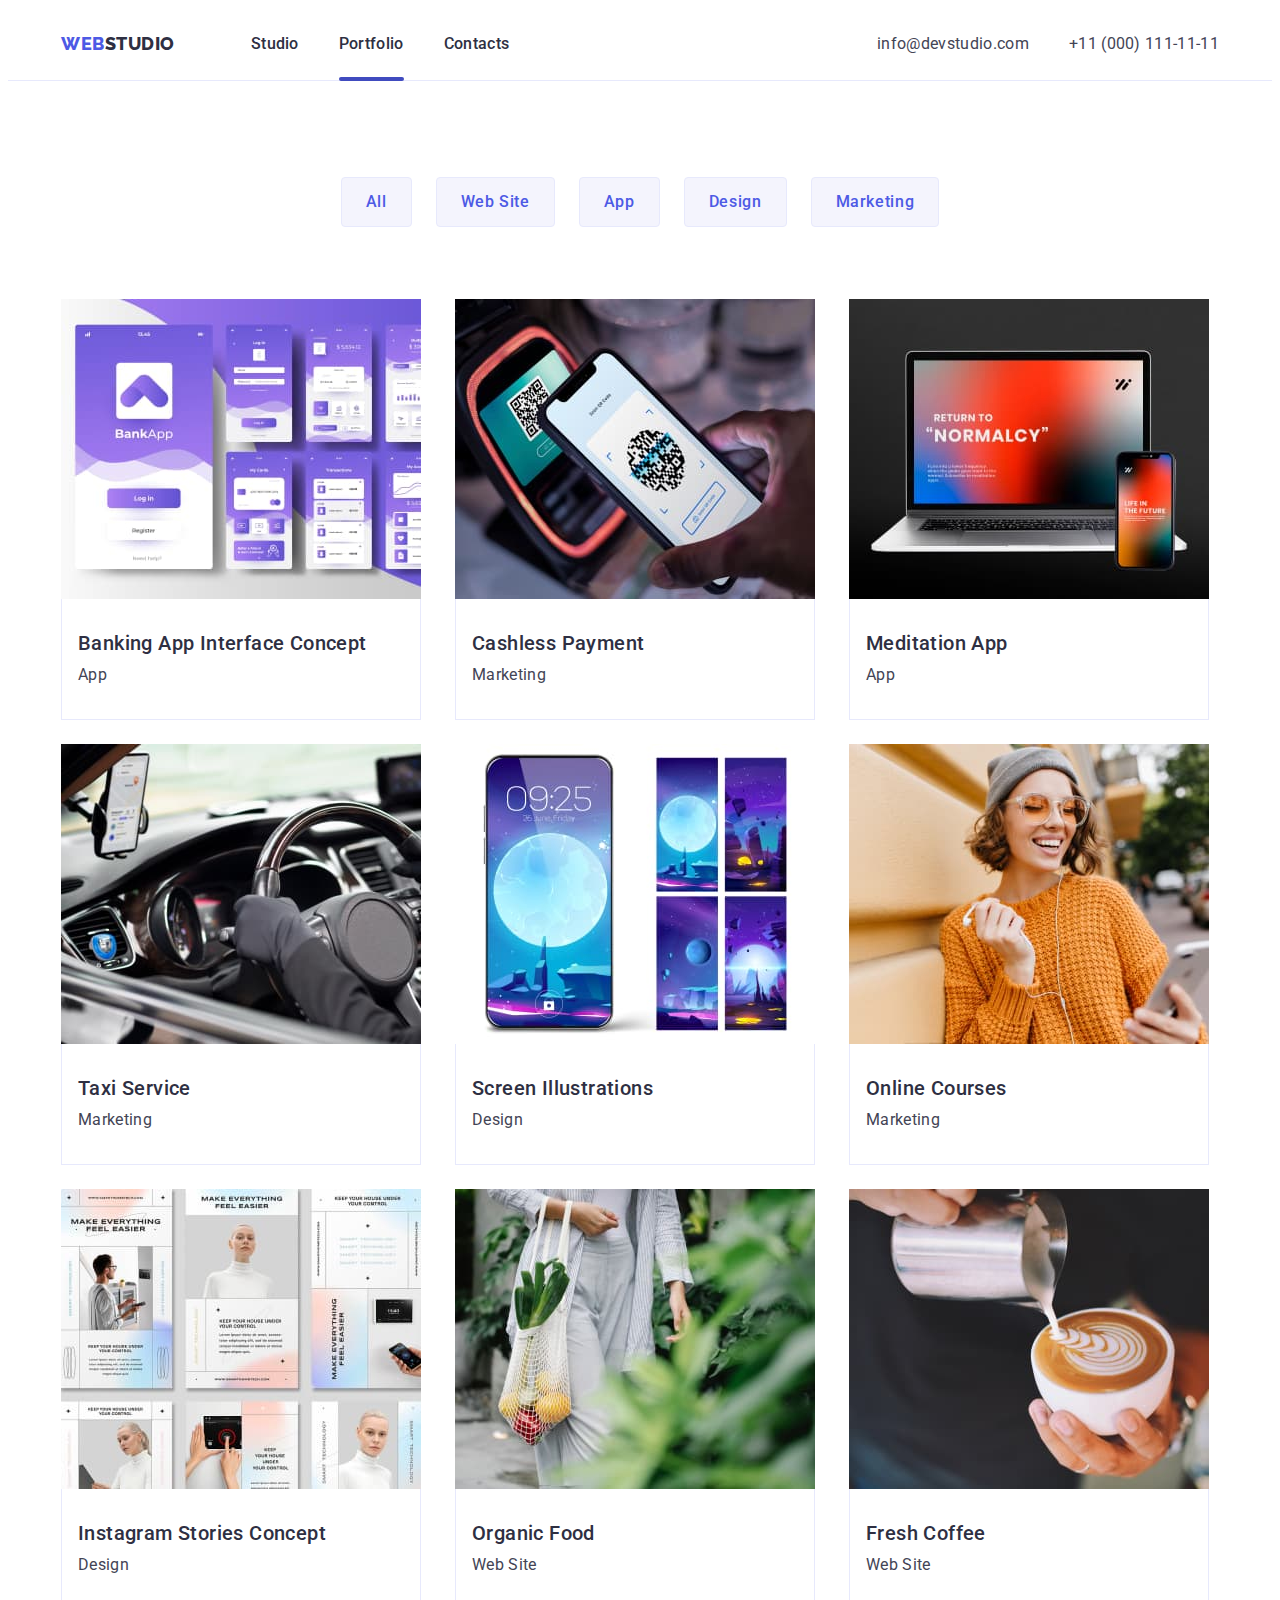
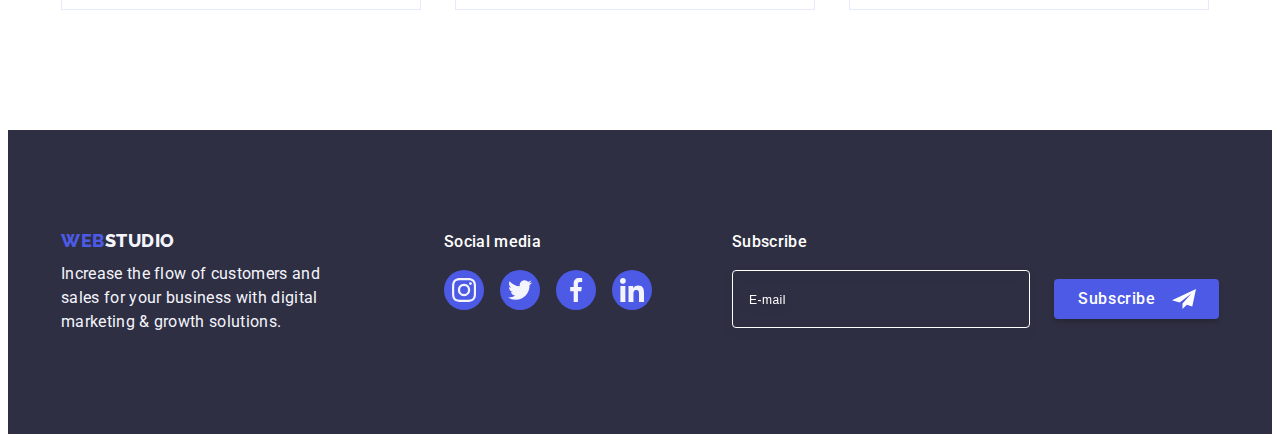
==== portfolio.html @ 3dc3dbaf "Initial commit" ====
<!DOCTYPE html>
<html lang="en">
  <head>
    <meta charset="UTF-8" />
    <meta http-equiv="X-UA-Compatible" content="IE=edge" />
    <meta name="viewport" content="width=device-width, initial-scale=1.0" />
    <title>Document</title>
    <link rel="preconnect" href="https://fonts.googleapis.com" />
    <link rel="preconnect" href="https://fonts.gstatic.com" crossorigin />
    <link rel="preconnect" href="https://fonts.googleapis.com" />
    <link rel="preconnect" href="https://fonts.gstatic.com" crossorigin />
    <link
      href="https://fonts.googleapis.com/css2?family=Raleway:wght@800&family=Roboto:wght@400;500;700&display=swap"
      rel="stylesheet"
    />
    <link
      rel="stylesheet"
      href="https://cdnjs.cloudflare.com/ajax/libs/modern-normalize/1.1.0/modern-normalize.min.css"
      integrity="sha512-wpPYUAdjBVSE4KJnH1VR1HeZfpl1ub8YT/NKx4PuQ5NmX2tKuGu6U/JRp5y+Y8XG2tV+wKQpNHVUX03MfMFn9Q=="
      crossorigin="anonymous"
      referrerpolicy="no-referrer"
    />
    <link rel="stylesheet" href="./css/styles.css" />
  </head>
  <body>
    <!-- HEADER -->
    <header class="header">
      <div class="container">
        <nav class="navigation">
          <a class="logo link" href="./index.html">
            Web <span class="header-logo">Studio</span></a
          >
          <ul class="header-list list">
            <li class="header-list-item">
              <a class="header-list-link link" href="./index.html">Studio</a>
            </li>
            <li class="header-list-item">
              <a
                class="header-list-link link active-page"
                href="./portfolio.html"
                >Portfolio</a
              >
            </li>
            <li class="header-list-item">
              <a class="header-list-link link" href="">Contacts</a>
            </li>
          </ul>
        </nav>
        <address class="header-address">
          <ul class="address-list list">
            <li class="address-item">
              <a class="address-link link" href="mailto:info@devstudio.com"
                >info@devstudio.com</a
              >
            </li>
            <li class="address-item">
              <a class="address-link link" href="tel:+110001111111"
                >+11 (000) 111-11-11</a
              >
            </li>
          </ul>
        </address>
      </div>
    </header>
    <main>
      <!-- HERO -->
      <section class="portfolio-hero">
        <div class="container">
          <h1 hidden class="main-portfolio-title">Our work</h1>
          <ul class="portfolio-hero-list list portfolio-hero-wrapper">
            <li class="list-item-btn">
              <button type="button" class="hero-portfolio-btn">All</button>
            </li>

            <li class="list-item-btn">
              <button type="button" class="hero-portfolio-btn">Web Site</button>
            </li>

            <li class="list-item-btn">
              <button type="button" class="hero-portfolio-btn">App</button>
            </li>

            <li class="list-item-btn">
              <button type="button" class="hero-portfolio-btn">Design</button>
            </li>

            <li class="list-item-btn">
              <button type="button" class="hero-portfolio-btn">
                Marketing
              </button>
            </li>
          </ul>

          <ul class="portfolio-list list portfolio-list-wrapper">
            <li class="portfolio-list-item">
              <a class="portfolio-list-link link" href="">
                <div class="portfolio-img">
                  <img
                    src="./images/portfolio/banking-app-interface-concept.jpg"
                    alt="Banking App Interface Concept"
                    width="360"
                    height="300"
                  />
                  <p class="portfolio-cover-text">
                    14 Stylish and User-Friendly App Design Concepts · Task
                    Manager App · Calorie Tracker App · Exotic Fruit Ecommerce
                    App · Cloud Storage App
                  </p>
                </div>
                <div class="img-description">
                  <h2 class="portfolio-title">Banking App Interface Concept</h2>
                  <p class="portfolio-description">App</p>
                </div>
              </a>
            </li>

            <li class="portfolio-list-item">
              <a class="portfolio-list-link link" href="">
                <div class="portfolio-img">
                  <img
                    src="./images/portfolio/cashless-payment.jpg"
                    alt="Cashless Payment"
                    width="360"
                    height="300"
                  />
                  <p class="portfolio-cover-text">
                    14 Stylish and User-Friendly App Design Concepts · Task
                    Manager App · Calorie Tracker App · Exotic Fruit Ecommerce
                    App · Cloud Storage App
                  </p>
                </div>
                <div class="img-description">
                  <h2 class="portfolio-title">Cashless Payment</h2>
                  <p class="portfolio-description">Marketing</p>
                </div></a
              >
            </li>

            <li class="portfolio-list-item">
              <a class="portfolio-list-link link" href="">
                <div class="portfolio-img">
                  <img
                    src="./images/portfolio/meditaion-app.jpg"
                    alt="Meditation App"
                    width="360"
                    height="300"
                  />
                  <p class="portfolio-cover-text">
                    14 Stylish and User-Friendly App Design Concepts · Task
                    Manager App · Calorie Tracker App · Exotic Fruit Ecommerce
                    App · Cloud Storage App
                  </p>
                </div>
                <div class="img-description">
                  <h2 class="portfolio-title">Meditation App</h2>
                  <p class="portfolio-description">App</p>
                </div></a
              >
            </li>

            <li class="portfolio-list-item">
              <a class="portfolio-list-link link" href="">
                <div class="portfolio-img">
                  <img
                    src="./images/portfolio/taxi-service.jpg"
                    alt="Taxi Service"
                    width="360"
                    height="300"
                  />
                  <p class="portfolio-cover-text">
                    14 Stylish and User-Friendly App Design Concepts · Task
                    Manager App · Calorie Tracker App · Exotic Fruit Ecommerce
                    App · Cloud Storage App
                  </p>
                </div>
                <div class="img-description">
                  <h2 class="portfolio-title">Taxi Service</h2>
                  <p class="portfolio-description">Marketing</p>
                </div></a
              >
            </li>

            <li class="portfolio-list-item">
              <a class="portfolio-list-link link" href="">
                <div class="portfolio-img">
                  <img
                    src="./images/portfolio/screen-illustrations.jpg"
                    alt="Screen Illustrations"
                    width="360"
                    height="300"
                  />
                  <p class="portfolio-cover-text">
                    14 Stylish and User-Friendly App Design Concepts · Task
                    Manager App · Calorie Tracker App · Exotic Fruit Ecommerce
                    App · Cloud Storage App
                  </p>
                </div>
                <div class="img-description">
                  <h2 class="portfolio-title">Screen Illustrations</h2>
                  <p class="portfolio-description">Design</p>
                </div></a
              >
            </li>

            <li class="portfolio-list-item">
              <a class="portfolio-list-link link" href="">
                <div class="portfolio-img">
                  <img
                    src="./images/portfolio/online-courses.jpg"
                    alt="Online Courses"
                    width="360"
                    height="300"
                  />
                  <p class="portfolio-cover-text">
                    14 Stylish and User-Friendly App Design Concepts · Task
                    Manager App · Calorie Tracker App · Exotic Fruit Ecommerce
                    App · Cloud Storage App
                  </p>
                </div>
                <div class="img-description">
                  <h2 class="portfolio-title">Online Courses</h2>
                  <p class="portfolio-description">Marketing</p>
                </div></a
              >
            </li>

            <li class="portfolio-list-item">
              <a class="portfolio-list-link link" href="">
                <div class="portfolio-img">
                  <img
                    src="./images/portfolio/instagram-stories-concept.jpg"
                    alt="Instagram Stories Concept"
                    width="360"
                    height="300"
                  />
                  <p class="portfolio-cover-text">
                    14 Stylish and User-Friendly App Design Concepts · Task
                    Manager App · Calorie Tracker App · Exotic Fruit Ecommerce
                    App · Cloud Storage App
                  </p>
                </div>
                <div class="img-description">
                  <h2 class="portfolio-title">Instagram Stories Concept</h2>
                  <p class="portfolio-description">Design</p>
                </div></a
              >
            </li>

            <li class="portfolio-list-item">
              <a class="portfolio-list-link link" href="">
                <div class="portfolio-img">
                  <img
                    src="./images/portfolio/organic-food.jpg"
                    alt="Organic Food"
                    width="360"
                    height="300"
                  />
                  <p class="portfolio-cover-text">
                    14 Stylish and User-Friendly App Design Concepts · Task
                    Manager App · Calorie Tracker App · Exotic Fruit Ecommerce
                    App · Cloud Storage App
                  </p>
                </div>
                <div class="img-description">
                  <h2 class="portfolio-title">Organic Food</h2>
                  <p class="portfolio-description">Web Site</p>
                </div></a
              >
            </li>

            <li class="portfolio-list-item">
              <a class="portfolio-list-link link" href="">
                <div class="portfolio-img">
                  <img
                    src="./images/portfolio/fresh-coffee.jpg"
                    alt="Cup of coffee"
                    width="360"
                    height="300"
                  />
                  <p class="portfolio-cover-text">
                    14 Stylish and User-Friendly App Design Concepts · Task
                    Manager App · Calorie Tracker App · Exotic Fruit Ecommerce
                    App · Cloud Storage App
                  </p>
                </div>
                <div class="img-description">
                  <h2 class="portfolio-title">Fresh Coffee</h2>
                  <p class="portfolio-description">Web Site</p>
                </div></a
              >
            </li>
          </ul>
        </div>
      </section>
    </main>
    <!-- FOOTER -->
    <footer class="footer">
      <div class="container footer-wrapper">
        <div class="logo-footer-desc">
          <a class="logo link" href="./index.html">
            Web <span class="footer-logo">Studio</span></a
          >
          <p class="footer-text">
            Increase the flow of customers and sales for your business with
            digital marketing & growth solutions.
          </p>
        </div>
        <div class="footer-soc-media">
          <p class="footer-subtitle">Social media</p>
          <ul class="footer-media-list list">
            <li class="footer-media-item">
              <a href="" class="footer-media-link link">
                <svg class="footer-media-icon" width="24" height="24">
                  <use href="./images/icons.svg#icon-instagram"></use>
                </svg>
              </a>
            </li>
            <li class="footer-media-item">
              <a href="" class="footer-media-link link">
                <svg class="footer-media-icon" width="24" height="24">
                  <use href="./images/icons.svg#icon-twitter"></use></svg
              ></a>
            </li>
            <li class="footer-media-item">
              <a href="" class="footer-media-link link">
                <svg class="footer-media-icon" width="24" height="24">
                  <use href="./images/icons.svg#icon-facebook"></use></svg
              ></a>
            </li>
            <li class="footer-media-item">
              <a href="" class="footer-media-link link">
                <svg class="footer-media-icon" width="24" height="24">
                  <use href="./images/icons.svg#icon-linkedin"></use></svg
              ></a>
            </li>
          </ul>
        </div>
        <div class="subscribe">
          <p class="subscribe-subtitle">Subscribe</p>
          <form class="subscribe-form">
            <input
              id="subscribe-input"
              type="email"
              name="subscribe-email"
              class="subscribe-input"
              placeholder="E-mail"
              title="Input your email"
            />
            <label
              for="subscribe-input"
              aria-label="Subscribe to email"
            ></label>
            <button type="submit" class="subscribe-btn btn">
              Subscribe
              <span>
                <svg class="icon-subscribe-btn" width="24" height="24">
                  <use href="./images/icons.svg#icon-plane"></use>
                </svg>
              </span>
            </button>
          </form>
        </div>
      </div>
        </div>
     </footer>
  </body>
</html>
---- css/styles.css ----
:root {
  --title-text: #2e2f42;
  --subtitle: #434455;
  --primary-brand-pgup: #2e2f42;
  --primary-brand-pgdn: #f4f4fd;
  --background-body: #ffffff;
  --background-hero: #2e2f42;
  --background-hero-gradient: linear-gradient(
    rgba(46, 47, 66, 0.7),
    rgba(46, 47, 66, 0.7)
  );
  --team-img-gap: 24px;
  --portfolio-img-gap: 24px;
  --portfolio-card-border: #e7e9fc;
  --footer-subtitle-color: #ffffff;
  --footer-text-color: #f4f4fd;
  --background-footer: #2e2f42;
  --portfolio-btn-text: #4d5ae5;
  --portfolio-background-btn: #f4f4fd;
  --portfolio-btn-text-hover: #ffffff;
  --portfolio-btn-background-hover: #404bbf;
  --transition-hover-focus: 250ms cubic-bezier(0.4, 0, 0.2, 1);
  --modal-close-black: #2e2f42;
  --modal-close-white: #ffffff;
  --modal-btn-bckg: #e7e9fc;
  --modal-btn-bckg-hover: #404bbf;
}
.list {
  list-style: none;
}
.link {
  text-decoration: none;
}
.no-scroll {
  overflow: hidden;
}

.visually-hidden {
  position: absolute;
  width: 1px;
  height: 1px;
  margin: -1px;
  border: 0;
  padding: 0;
  white-space: nowrap;
  clip-path: inset(100%);
  clip: rect(0 0 0 0);
  overflow: hidden;
}

body {
  font-family: "Roboto", sans-serif;
  color: var(--subtitle);
  background-color: var(--background-body);
}
.container {
  width: 1158px;
  padding: 0 15px;
  margin: 0 auto;
}
h1,
h2,
h3,
h4,
p {
  margin: 0;
}
ul,
ol {
  margin: 0;
  padding-left: 0;
}
img {
  display: block;
  max-width: 100%;
}

.btn {
  font-family: inherit;
  font-weight: 500;
  font-size: 16px;
  line-height: 1.5;
  letter-spacing: 0.04em;
  color: #ffffff;
  border: none;
  cursor: pointer;
  margin: 0 auto;
  color: #ffffff;
  background: #4d5ae5;
  display: block;
  box-shadow: 0px 4px 4px rgba(0, 0, 0, 0.15);
  border-radius: 4px;
  transition: background-color var(--transition-hover-focus);
}
/*===========================COMPONENTS================== */
.logo {
  font-family: "Raleway", sans-serif;
  font-weight: 800;
  font-size: 18px;
  line-height: 1.17;
  display: flex;
  align-items: center;
  letter-spacing: 0.03em;
  text-transform: uppercase;
  color: #4d5ae5;
}
.footer-logo {
  color: var(--primary-brand-pgdn);
}
.header-logo {
  color: var(--primary-brand-pgup);
  margin-right: 76px;
}
.button {
  font-family: inherit;
  font-weight: 500;
  font-size: 16px;
  line-height: 1.5;
  letter-spacing: 0.04em;
  color: #ffffff;
  border: none;
  cursor: pointer;
  background: #4d5ae5;
  display: block;
  box-shadow: 0px 4px 4px rgba(0, 0, 0, 0.15);
  border-radius: 4px;
  padding: 16px 32px;
  margin: 0 auto;
  transition: background-color var(--transition-hover-focus);
}
.button:is(:hover, :focus) {
  background-color: #404bbf;
}
.section {
  padding-top: 120px;
  padding-bottom: 120px;
}
.section-title {
  font-size: 36px;
  line-height: 1.11;
  text-align: center;
  letter-spacing: 0.02em;
  text-transform: capitalize;
  margin-bottom: 72px;
}
/*======================= HEADER ======================*/
.header {
  padding-top: 24px;
  padding-bottom: 24px;
  border-bottom: 1px solid #e7e9fc;
}
.header .container {
  display: flex;
  align-items: center;
}
.navigation {
  display: flex;
}
.header-list {
  display: flex;
  gap: 40px;
}
.header-list-item {
  position: relative;
}
.active-page::after {
  content: "";
  display: block;
  width: 100%;
  height: 4px;
  background-color: #404bbf;
  border-radius: 2px;
  position: absolute;
  top: 45px;
}
.header-list-link {
  font-weight: 500;
  font-size: 16px;
  line-height: 1.5;
  letter-spacing: 0.02em;
  color: var(--title-text);
  transition: color var(--transition-hover-focus);
}
.header-list-link:is(:hover, :focus) {
  color: #404bbf;
}
.header-address {
  font-style: normal;
  display: flex;
  margin-left: auto;
}
.address-list {
  display: flex;
  gap: 40px;
}
.address-link {
  font-size: 16px;
  line-height: 1.5;
  letter-spacing: 0.02em;
  color: #434455;
  transition: color var(--transition-hover-focus);
}
.address-link:is(:hover, :focus) {
  color: #404bbf;
}
/*=============================== HERO ====================*/
.hero {
  height: 600px;
  max-width: 1400px;
  margin: 0 auto;
  background-color: var(--background-hero);
  background-image: var(--background-hero-gradient),
    url(../images/hero-bg-img.jpg);
  background-repeat: no-repeat;
  background-position: center;
  background-size: cover;
  padding-top: 188px;
  padding-bottom: 188px;
}

.main-title {
  font-size: 56px;
  line-height: 1.07;
  text-align: center;
  color: #ffffff;
  letter-spacing: 0.02em;
  max-width: 496px;
  margin-left: auto;
  margin-right: auto;
  margin-bottom: 48px;
}

/* =====================PRINCIPLES OF WORKS ===================== */
.principles-wrapper {
  display: flex;
  gap: 24px;
}
.principles-item {
  min-width: 264px;
}

.principles-icon-list {
  display: flex;
  gap: 24px;
}

.principles-icon-items {
  display: flex;
  justify-content: center;
  align-items: center;
  min-width: 264px;
  height: 112px;
  background-color: #f4f4fd;
  border-radius: 4px;
}

.principles-title {
  min-width: 264px;
  font-weight: 500;
  font-size: 20px;
  line-height: 1.2;
  letter-spacing: 0.02em;
  color: var(--title-text);
  margin: 8px 0;
}
.principles-description {
  font-size: 16px;
  line-height: 1.5;
  letter-spacing: 0.02em;
  color: var(--subtitle);
}
/*========================= WORK================= */
.work {
  padding-top: 0;
}
.work-wrapper {
  display: flex;
  flex-wrap: wrap;
  margin-top: -24px;
  margin-left: -24px;
}
.work-list-item {
  flex-basis: calc(100% / 3 - 24px);
  margin-top: 24px;
  margin-left: 24px;
}
.work-title {
  color: var(--title-text);
}
/* ==========================TEAM============================ */
.team {
  background-color: #f4f4fd;
}
.team-wrapper {
  display: flex;
  flex-wrap: wrap;
  margin-top: calc(-1 * var(--team-img-gap));
  margin-left: calc(-1 * var(--team-img-gap));
}
.team-list-item {
  background-color: #ffffff;
  flex-basis: calc(100% / 4 - var(--team-img-gap));
  margin-top: var(--team-img-gap);
  margin-left: var(--team-img-gap);
  border-radius: 10px;
  overflow: hidden;
  box-shadow: 0px 1px 6px rgba(46, 47, 66, 0.08),
    0px 1px 1px rgba(46, 47, 66, 0.16), 0px 2px 1px rgba(46, 47, 66, 0.08);
}
.team-main-title {
  color: var(--title-text);
}
.team-title {
  font-weight: 500;
  font-size: 20px;
  line-height: 1.2;
  text-align: center;
  letter-spacing: 0.02em;
  color: var(--title-text);
}
.team-position {
  font-size: 16px;
  line-height: 1.5;
  text-align: center;
  letter-spacing: 0.02em;
  color: var(--subtitle);
  margin-top: 8px;
  margin-bottom: 8px;
}
.img-content {
  padding: 32px 16px;
}
.soc-media-list {
  display: flex;
  justify-content: center;
  gap: 24px;
}
.soc-media-item {
  width: 40px;
  height: 40px;
}
.soc-media-link {
  width: 100%;
  height: 100%;
  border-radius: 50%;
  background-color: #4d5ae5;
  display: flex;
  justify-content: center;
  align-items: center;
  transition: background-color var(--transition-hover-focus);
}

.soc-media-link:hover {
  background-color: #404bbf;
}
/*====================CUSTOMERS==================== */
.customers-title {
  color: var(--title-text);
}
.customers-list {
  display: flex;
  justify-content: space-between;
  gap: 24px;
}
.customers-link {
  display: flex;
  justify-content: center;
  align-items: center;
  border: 1px solid #8e8f99;
  border-radius: 4px;
  min-width: 168px;
  height: 88px;
  color: #8e8f99;
  transition: color var(--transition-hover-focus),
    border var(--transition-hover-focus);
}
.customers-link:is(:hover, :focus) {
  border: 1px solid #404bbf;
  color: #404bbf;
}
.customer-logo-icon {
  fill: currentColor;
}
/* ======================FOOTER=========================== */
.footer {
  background-color: var(--background-footer);
  padding-top: 100px;
  padding-bottom: 100px;
}
.footer-wrapper {
  display: flex;
  flex-direction: row;
}
.footer-subtitle {
  font-weight: 500;
  font-size: 16px;
  line-height: 1.5;
  text-align: center;
  letter-spacing: 0.02em;
  color: var(--footer-subtitle-color);
  max-width: 208px;
  margin-bottom: 16px;
}
.logo-footer-desc {
  display: flex;
  flex-direction: column;
  min-width: 264px;
}
.footer-text {
  font-size: 16px;
  line-height: 1.5;
  letter-spacing: 0.02em;
  color: var(--footer-text-color);
  min-width: 264px;
  margin-top: 11px;
}
.footer-soc-media {
  display: flex;
  flex-direction: column;
  min-width: 208px;
  align-items: start;
  margin-left: 118px;
}
.footer-media-list {
  display: flex;
  justify-content: center;
  gap: 16px;
}
.footer-media-item {
  width: 40px;
  height: 40px;
}
.footer-media-link {
  width: 100%;
  height: 100%;
  border-radius: 50%;
  background-color: #4d5ae5;
  display: flex;
  justify-content: center;
  align-items: center;
  transition: background-color var(--transition-hover-focus);
}
.footer-media-link:hover {
  background-color: #31d0aa;
}

.subscribe {
  margin-left: 80px;
}
.subscribe-subtitle {
  font-weight: 500;
  font-size: 16px;
  line-height: 1.5;
  letter-spacing: 0.02em;
  color: #ffffff;
}

.subscribe-form {
  display: flex;
  align-items: center;
  margin-top: 16px;
  position: relative;
}

.subscribe-input {
  min-width: 264px;
  height: 40px;
  border: 1px solid #ffffff;
  filter: drop-shadow(0px 4px 4px rgba(0, 0, 0, 0.15));
  border-radius: 4px;
  background: transparent;
  outline: none;
  padding: 8px 16px;
  margin-right: 24px;
  color: #ffffff;
}

.subscribe-input::placeholder {
  font-size: 12px;
  line-height: 2;
  /* display: flex;
  align-items: center; */
  letter-spacing: 0.04em;
  color: #ffffff;
}

.subscribe-btn {
  min-width: 165px;
  height: 40px;
  display: flex;
  align-items: center;
  text-align: center;
  padding: 8px 24px;
  transition: background-color var(--transition-hover-focus);
}

.subscribe-btn:is(:hover, :focus) {
  background-color: #404bbf;
}
.subscribe-btn span {
  fill: #ffffff;
  margin-left: 16px;
}

.icon-subscribe-btn {
  position: absolute;
  right: auto;
  bottom: 50%;
  transform: translateY(50%);
}

/*=========================== PORTFOLIO================================= */
.portfolio-hero {
  padding-top: 96px;
  padding-bottom: 120px;
}
.portfolio-hero-wrapper {
  display: flex;
  justify-content: center;
  margin-bottom: 72px;
  gap: 24px;
}
.hero-portfolio-btn {
  font-family: inherit;
  width: 100%;
  height: 100%;
  font-weight: 500;
  font-size: 16px;
  line-height: 1.5;
  display: flex;
  flex-direction: row;
  justify-content: center;
  align-items: center;
  padding: 12px 24px;
  letter-spacing: 0.04em;
  color: var(--portfolio-btn-text);
  background-color: var(--portfolio-background-btn);
  border: 1px solid #e7e9fc;
  border-radius: 4px;
  transition: color var(--transition-hover-focus),
    background-color var(--transition-hover-focus),
    box-shadow var(--transition-hover-focus);
}
.hero-portfolio-btn:is(:hover, :focus) {
  color: var(--portfolio-btn-text-hover);
  background-color: var(--portfolio-btn-background-hover);
  box-shadow: 0px 3px 1px rgba(0, 0, 0, 0.1), 0px 2px 1px rgba(0, 0, 0, 0.08),
    0px 2px 2px rgba(0, 0, 0, 0.12);
}
.portfolio-list-wrapper {
  display: flex;
  flex-wrap: wrap;
  margin-top: calc(-1 * var(--portfolio-img-gap));
  margin-left: calc(-1 * var(--portfolio-img-gap));
}
.portfolio-list-item {
  display: flex;
  flex-basis: calc(100% / 3 - var(--portfolio-img-gap));
  margin-top: var(--portfolio-img-gap);
  margin-left: var(--portfolio-img-gap);
}
.portfolio-list-link {
  transition: box-shadow var(--transition-hover-focus);
}
.portfolio-list-link:is(:hover, :focus) {
  box-shadow: 0px 1px 6px rgba(46, 47, 66, 0.08),
    0px 1px 1px rgba(46, 47, 66, 0.16), 0px 2px 1px rgba(46, 47, 66, 0.08);
}
.portfolio-list-link:is(:hover, :focus) .portfolio-cover-text {
  transform: translate(0);
}
.portfolio-title {
  font-weight: 500;
  font-size: 20px;
  line-height: 1.2;
  letter-spacing: 0.02em;
  color: var(--title-text);
}
.portfolio-description {
  font-size: 16px;
  line-height: 1.5;
  letter-spacing: 0.02em;
  color: var(--subtitle);

  margin-top: 8px;
}
.img-description {
  padding-top: 32px;
  padding-bottom: 32px;
  padding-left: 16px;
  border: 1px solid var(--portfolio-card-border);
  border-top: none;
}
.portfolio-img {
  position: relative;
  overflow: hidden;
}
.portfolio-cover-text {
  position: absolute;
  font-size: 16px;
  line-height: 1.5;
  letter-spacing: 0.02em;
  color: #f4f4fd;
  background-color: #4d5ae5;
  padding-top: 40px;
  padding-right: 32px;
  padding-left: 32px;
  height: 100%;
  top: 0;
  transform: translateY(100%);
  transition: transform var(--transition-hover-focus);
}
/*==========================MODAL-BUTTON=========================*/
.backdrop {
  position: fixed;
  top: 0;
  width: 100%;
  height: 100%;
  background-color: rgba(46, 47, 66, 0.4);
  transition: opacity var(--transition-hover-focus),
    visibility var(--transition-hover-focus);
}
.modal {
  position: absolute;
  width: 408px;
  min-height: 576px;
  background: #fcfcfc;
  box-shadow: 0px 1px 1px rgba(0, 0, 0, 0.14), 0px 1px 3px rgba(0, 0, 0, 0.12),
    0px 2px 1px rgba(0, 0, 0, 0.2);
  border-radius: 4px;
  top: 50%;
  left: 50%;
  transform: translate(-50%, -50%) scale(1) rotate(0deg);
  transition: transform var(--transition-hover-focus);
  padding: 24px;
}
.backdrop.is-hidden .modal {
  transform: translate(-50%, -50%) scale(0) rotate(180deg);
}
.modal-close-btn {
  width: 24px;
  height: 24px;
  background-color: var(--modal-btn-bckg);
  border: 1px solid rgba(0, 0, 0, 0.1);
  border-radius: 50%;
  display: flex;
  justify-content: center;
  align-items: center;
  margin-left: auto;
  transition: background-color var(--transition-hover-focus);
}
.modal-close-btn:is(:hover, :focus) {
  background-color: var(--modal-btn-bckg-hover);
}
.icon-close-btn {
  fill: var(--modal-close-black);
  transition: fill var(--transition-hover-focus);
}
.modal-close-btn:is(:hover, :focus) .icon-close-btn {
  fill: var(--modal-close-white);
}
.is-hidden {
  opacity: 0;
  visibility: hidden;
  pointer-events: none;
}
.modal-title {
  font-weight: 500;
  font-size: 16px;
  line-height: 1.5;
  text-align: center;
  letter-spacing: 0.02em;
  color: #2e2f42;
  margin-top: 24px;
  margin-bottom: 16px;
}
.modal-input {
  width: 100%;
  height: 40px;
  border: 1px solid rgba(46, 47, 66, 0.4);
  border-radius: 4px;
  padding-left: 38px;
  outline: none;
  /* margin-bottom: 8px; */
}

.modal-input:focus {
  border: 1px solid #4d5ae5;
}

.modal-input:focus + .input-icon {
  fill: #4d5ae5;
}

/* .modal-input:not(:placeholder-shown):not(:focus):valid {
  border: 2px solid rgba(54, 211, 6, 0.4);
  border-radius: 4px;
  background-color: rgba(54, 211, 6, 0.4);
}

.modal-input:not(:placeholder-shown):not(:focus):invalid {
  border: 2px solid rgba(247, 9, 9, 0.4);
  border-radius: 4px;
  background-color: rgba(247, 9, 9, 0.4);
} */

.input-text {
  display: inline-block;
  font-size: 12px;
  line-height: 1.17;
  letter-spacing: 0.04em;
  color: #8e8f99;
  margin-bottom: 4px;
}
.input-wrap {
  position: relative;
}
.input-icon {
  position: absolute;
  left: 16px;
  top: 50%;
  transform: translateY(-50%);
}

.textarea {
  width: 100%;
  height: 120px;
  border: 1px solid rgba(46, 47, 66, 0.4);
  border-radius: 4px;
  padding-top: 8px;
  padding-left: 16px;
  outline: transparent;
  resize: none;
}

.textarea::placeholder {
  font-size: 12px;
  line-height: 1.17;
  letter-spacing: 0.04em;
  color: rgba(46, 47, 66, 0.4);
}

.modal-btn-title {
  min-width: 169px;
  height: 57px;
  margin-top: 24px;
}

.checkbox-text {
  font-size: 12px;
  line-height: 1.17px;
  letter-spacing: 0.04em;
  color: #8e8f99;
  display: flex;
  align-items: center;
  margin-top: 16px;
}

/* .checkbox-text-link {
  margin-left: 4px;
} */

.checkbox-text span {
  width: 16px;
  height: 16px;
  letter-spacing: 0.04em;
  border: 1px solid rgba(46, 47, 66, 0.4);
  border-radius: 2px;
  margin-right: 8px;
  display: flex;
  justify-content: center;
  align-items: center;
  fill: transparent;
}

.input-check:checked + .checkbox-text span {
  background: #404bbf;
  fill: #f4f4fd;
}

/* .checkbox-text::before {
  content: "";
  width: 16px;
  height: 16px;
  border: 1px solid rgba(46, 47, 66, 0.4);
  border-radius: 2px;
  margin-right: 8px;
  } */

/* .input-check:checked + .checkbox-text::before {
  background: #404bbf;
  background-image: url(/images/Vector.svg);
  background-position: center;
  background-repeat: no-repeat;
} */
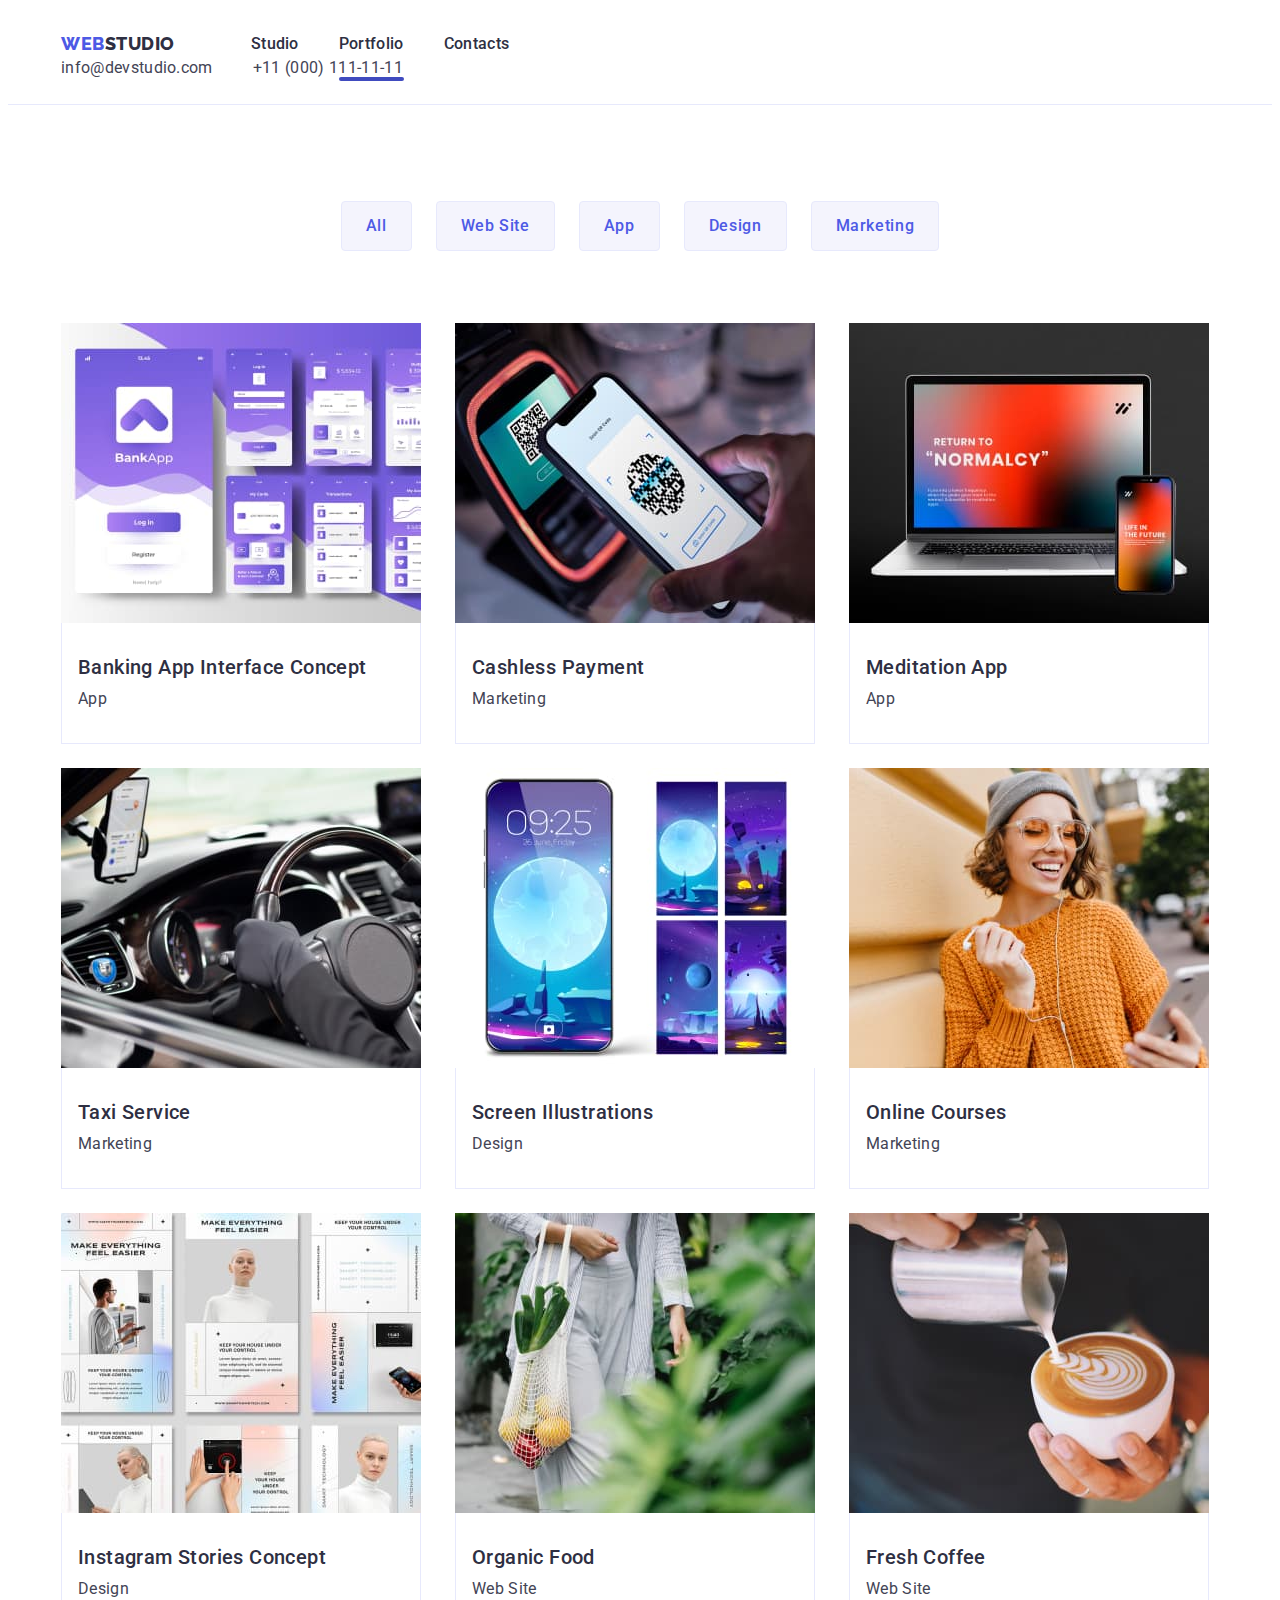
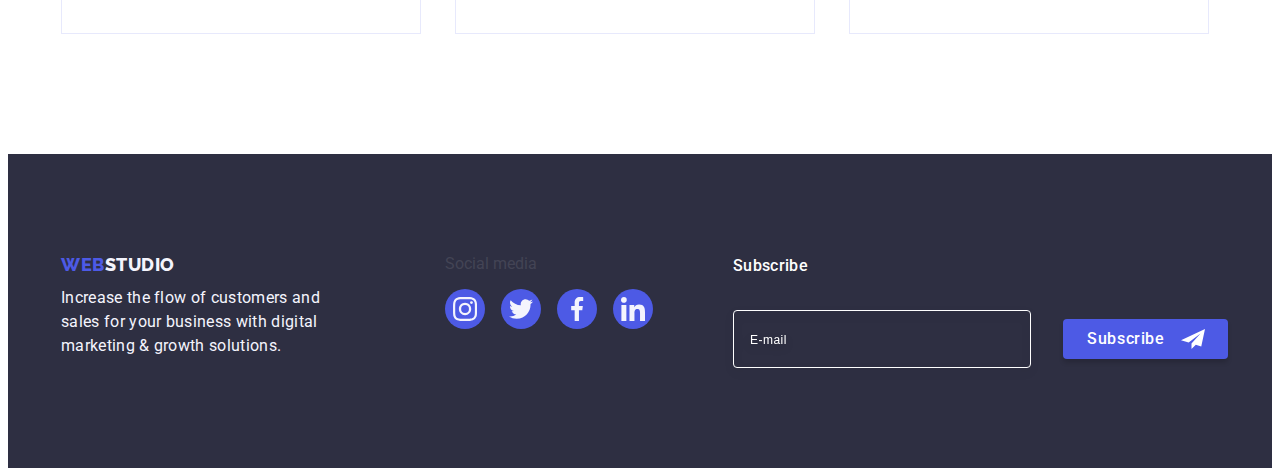
==== commit 9d6ffeb0: "Update html css" ====
--- a/portfolio.html
+++ b/portfolio.html
@@ -20,7 +20,7 @@
       crossorigin="anonymous"
       referrerpolicy="no-referrer"
     />
-    <link rel="stylesheet" href="./css/styles.css" />
+    <link rel="stylesheet" href="./css/main.min.css" />
   </head>
   <body>
     <!-- HEADER -->
@@ -300,35 +300,35 @@
           <a class="logo link" href="./index.html">
             Web <span class="footer-logo">Studio</span></a
           >
-          <p class="footer-text">
+          <p class="footer-text section-text">
             Increase the flow of customers and sales for your business with
             digital marketing & growth solutions.
           </p>
         </div>
         <div class="footer-soc-media">
           <p class="footer-subtitle">Social media</p>
-          <ul class="footer-media-list list">
-            <li class="footer-media-item">
-              <a href="" class="footer-media-link link">
+          <ul class="footer-media-list soc-media-list list">
+            <li class="soc-media-item">
+              <a href="" class="soc-media-link footer-link link">
                 <svg class="footer-media-icon" width="24" height="24">
                   <use href="./images/icons.svg#icon-instagram"></use>
                 </svg>
               </a>
             </li>
-            <li class="footer-media-item">
-              <a href="" class="footer-media-link link">
+            <li class="soc-media-item">
+              <a href="" class="soc-media-link footer-link link">
                 <svg class="footer-media-icon" width="24" height="24">
                   <use href="./images/icons.svg#icon-twitter"></use></svg
               ></a>
             </li>
-            <li class="footer-media-item">
-              <a href="" class="footer-media-link link">
+            <li class="soc-media-item">
+              <a href="" class="soc-media-link footer-link link">
                 <svg class="footer-media-icon" width="24" height="24">
                   <use href="./images/icons.svg#icon-facebook"></use></svg
               ></a>
             </li>
-            <li class="footer-media-item">
-              <a href="" class="footer-media-link link">
+            <li class="soc-media-item">
+              <a href="" class="soc-media-link footer-link link">
                 <svg class="footer-media-icon" width="24" height="24">
                   <use href="./images/icons.svg#icon-linkedin"></use></svg
               ></a>
@@ -350,7 +350,7 @@
               for="subscribe-input"
               aria-label="Subscribe to email"
             ></label>
-            <button type="submit" class="subscribe-btn btn">
+            <button type="submit" class="subscribe-btn button">
               Subscribe
               <span>
                 <svg class="icon-subscribe-btn" width="24" height="24">
@@ -361,7 +361,6 @@
           </form>
         </div>
       </div>
-        </div>
-     </footer>
+    </footer>
   </body>
 </html>
--- a/css/main.min.css
+++ b/css/main.min.css
@@ -0,0 +1 @@
+:root{--title-text: #2e2f42;--subtitle: #434455;--primary-brand-pgup: #2e2f42;--primary-brand-pgdn: #f4f4fd;--background-body: #ffffff;--background-hero: #2e2f42;--background-hero-gradient: linear-gradient( rgba(46, 47, 66, 0.7), rgba(46, 47, 66, 0.7) );--team-img-gap: 24px;--portfolio-img-gap: 24px;--portfolio-card-border: #e7e9fc;--footer-subtitle-color: #ffffff;--footer-text-color: #f4f4fd;--background-footer: #2e2f42;--portfolio-btn-text: #4d5ae5;--portfolio-background-btn: #f4f4fd;--portfolio-btn-text-hover: #ffffff;--portfolio-btn-background-hover: #404bbf;--transition-hover-focus: 250ms cubic-bezier(0.4, 0, 0.2, 1);--modal-close-black: #2e2f42;--modal-close-white: #ffffff;--modal-btn-bckg: #e7e9fc;--modal-btn-bckg-hover: #404bbf}.visually-hidden{position:absolute;width:1px;height:1px;margin:-1px;border:0;padding:0;white-space:nowrap;clip-path:inset(100%);clip:rect(0 0 0 0);overflow:hidden}.list{list-style:none}.link{text-decoration:none}h1,h2,h3,h4,p{margin:0}ul,ol{margin:0;padding-left:0}img{display:block;max-width:100%;height:auto}body{font-family:"Roboto",sans-serif;color:var(--subtitle);background-color:var(--background-body)}.container{width:100%;height:100%;padding:0 15px}@media screen and (min-width: 428px){.container{width:426px;margin:0 auto}}@media screen and (min-width: 768px){.container{width:768px}}@media screen and (min-width: 1158px){.container{width:1158px}}.section{padding-top:96px;padding-bottom:96px}@media screen and (min-width: 1158px){.section{padding-top:120px;padding-bottom:120px}}.logo{font-family:"Raleway",sans-serif;font-weight:800;font-size:18px;line-height:1.17;display:flex;align-items:center;letter-spacing:.03em;text-transform:uppercase;color:#4d5ae5}.footer-logo{color:var(--primary-brand-pgdn)}.header-logo{color:var(--primary-brand-pgup);margin-right:76px}@media screen and (max-width: 767px){.mobile-menu{position:fixed;z-index:1000;top:0;left:0;width:100%;height:100%;background-color:#fff;box-shadow:0px 2px 1px rgba(46,47,66,.08),0px 1px 1px rgba(46,47,66,.16),0px 1px 6px rgba(46,47,66,.08);transition:opacity var(--transition-hover-focus),visibility var(--transition-hover-focus)}.mobile-menu-container{position:relative;padding:24px 24px 40px 40px;display:flex;flex-direction:column;justify-content:space-between}.mobile-menu-open{background-color:rgba(0,0,0,0);border:none;padding:0;line-height:0;padding-right:3px}.mobile-menu-icon{stroke:#2e2e2e}.mobile-close-btn{width:24px;height:24px;background-color:var(--modal-btn-bckg);border:1px solid rgba(0,0,0,.1);border-radius:50%;display:flex;justify-content:center;align-items:center;margin-left:auto}.mobile-menu-list{display:flex;flex-direction:column;gap:40px;margin-top:32px}.mobile-menu-link{font-weight:700;font-size:36px;line-height:1.11;letter-spacing:.02em;text-transform:capitalize;color:#2e2f42}.mobile-menu-link:is(:hover,:focus){color:#404bbf}.mobile-address-list{display:flex;flex-direction:column;gap:40px}.mobile-address-list .phone{font-weight:700;font-size:36px;line-height:1.11;letter-spacing:.02em;text-transform:capitalize;text-align:center;color:#434455}.mobile-address-list .email{font-weight:500;font-size:20px;line-height:1.2;letter-spacing:.02em;color:#434455}.mobile-address-link:is(:hover,:focus){color:#4d5ae5}.mobile-media-list{gap:56px;margin-top:48px;display:flex;justify-content:flex-start}}@media screen and (max-width: 427px){.mobile-address-list{display:flex;flex-direction:column;gap:40px}.mobile-address-list .phone{font-weight:700;font-size:26px;line-height:1.11;letter-spacing:.02em;text-transform:capitalize;text-align:center;color:#434455}.mobile-media-list{gap:32px;margin-top:48px;display:flex;justify-content:flex-start}}@media screen and (min-width: 768px){.mobile-menu{display:none}}.button{font-family:inherit;font-weight:500;font-size:16px;line-height:1.5;letter-spacing:.04em;color:#fff;border:none;cursor:pointer;background:#4d5ae5;display:block;box-shadow:0px 4px 4px rgba(0,0,0,.15);border-radius:4px;padding:16px 32px;margin:0 auto;transition:background-color var(--transition-hover-focus)}.button:is(:hover,:focus){background-color:#404bbf}.section-title{font-size:36px;line-height:1.11;text-align:center;letter-spacing:.02em;text-transform:capitalize;margin-bottom:72px}.section-suptitle{font-weight:500;font-size:16px;line-height:1.5;letter-spacing:.02em}@media screen and (min-width: 1158px){.section-suptitle{font-size:20px;line-height:1.2}}.section-text{font-size:16px;line-height:1.5;letter-spacing:.02em}.soc-media-list{display:flex;justify-content:center;gap:24px}.soc-media-item{width:40px;height:40px}.soc-media-link{width:100%;height:100%;border-radius:50%;background-color:#4d5ae5;display:flex;justify-content:center;align-items:center;transition:background-color var(--transition-hover-focus)}.soc-media-link:hover{background-color:#404bbf}.backdrop{position:fixed;top:0;width:100%;height:100%;background-color:rgba(46,47,66,.4);transition:opacity var(--transition-hover-focus),visibility var(--transition-hover-focus)}.is-hidden{opacity:0;visibility:hidden;pointer-events:none}.no-scroll{overflow:hidden}.modal{position:absolute;width:392px;min-height:584px;background:#fcfcfc;box-shadow:0px 1px 1px rgba(0,0,0,.14),0px 1px 3px rgba(0,0,0,.12),0px 2px 1px rgba(0,0,0,.2);border-radius:4px;top:50%;left:50%;transform:translate(-50%, -50%) scale(1) rotate(0deg);transition:transform var(--transition-hover-focus);padding:24px}.backdrop.is-hidden .modal{transform:translate(-50%, -50%) scale(0) rotate(180deg)}.modal-close-btn{width:24px;height:24px;background-color:var(--modal-btn-bckg);border:1px solid rgba(0,0,0,.1);border-radius:50%;display:flex;justify-content:center;align-items:center;margin-left:auto;transition:background-color var(--transition-hover-focus)}.modal-close-btn:is(:hover,:focus){background-color:var(--modal-btn-bckg-hover)}.icon-close-btn{fill:var(--modal-close-black);transition:fill var(--transition-hover-focus)}.modal-close-btn:is(:hover,:focus) .icon-close-btn{fill:var(--modal-close-white)}.modal-title{font-weight:500;font-size:16px;line-height:1.5;text-align:center;letter-spacing:.02em;color:#2e2f42;margin-top:24px;margin-bottom:16px}.modal-input{width:100%;height:40px;border:1px solid rgba(46,47,66,.4);border-radius:4px;padding-left:38px;outline:none}.modal-input:focus{border:1px solid #4d5ae5}.input-text{display:inline-block;font-size:12px;line-height:1.17;letter-spacing:.04em;color:#8e8f99;margin-bottom:4px}.input-wrap{position:relative}.input-icon{position:absolute;left:16px;top:50%;transform:translateY(-50%)}.modal-input:focus+.input-icon{fill:#4d5ae5}.textarea{width:100%;height:120px;border:1px solid rgba(46,47,66,.4);border-radius:4px;padding-top:8px;padding-left:16px;outline:rgba(0,0,0,0);resize:none}.textarea::placeholder{font-size:12px;line-height:1.17;letter-spacing:.04em;color:rgba(46,47,66,.4)}.modal-btn-title{min-width:169px;height:57px;margin-top:24px}.checkbox-text{font-size:12px;line-height:1.17px;letter-spacing:.04em;color:#8e8f99;display:flex;align-items:center;margin-top:16px}.checkbox-text span{width:16px;height:16px;letter-spacing:.04em;border:1px solid rgba(46,47,66,.4);border-radius:2px;margin-right:8px;display:flex;justify-content:center;align-items:center;fill:rgba(0,0,0,0)}.input-check:checked+.checkbox-text span{background:#404bbf;fill:#f4f4fd}@media screen and (max-width: 427px){.modal{width:290px}.modal-title{font-size:11px}.checkbox-text{font-size:8px}.checkbox-text span{width:13px;height:13px}}@media screen and (min-width: 678px){.modal{width:408px}}@media screen and (max-width: 767px){.header-list{display:none}.header-address{display:none}}.header{padding-top:24px;padding-bottom:22px}.header-container{display:flex;align-items:center;justify-content:space-between}@media screen and (min-width: 768px){.mobile-menu-open{display:none}.header{padding-bottom:16px;border-bottom:1px solid #e7e9fc}.navigation{display:flex}.header-logo{margin-right:120px}.header-list{display:flex;gap:40px}.header-list-item{position:relative}.active-page::after{content:"";display:block;width:100%;height:4px;background-color:#404bbf;border-radius:2px;position:absolute;top:48px}.header-list-link{font-weight:500;font-size:16px;line-height:1.5;letter-spacing:.02em;color:var(--title-text);transition:color var(--transition-hover-focus)}.header-list-link:is(:hover,:focus){color:#404bbf}.address-list{display:flex;flex-direction:column;gap:12px}.address-link{font-size:12px;line-height:1.17;letter-spacing:.04em;color:#434455;transition:color var(--transition-hover-focus)}.address-link:is(:hover,:focus){color:#404bbf}}@media screen and (min-width: 1158px){.header{padding-bottom:24px}.header-container{justify-content:flex-start}.header-logo{margin-right:76px}.active-page::after{top:45px}.header-address{font-style:normal;display:flex;margin-left:auto}.address-list{flex-direction:row;gap:40px}.address-link{font-size:16px;line-height:1.5;letter-spacing:.02em;color:#434455;transition:color var(--transition-hover-focus)}.address-link:is(:hover,:focus){color:#404bbf}}.hero{height:432px;max-width:428px;margin:0 auto;background-color:var(--background-hero);background-image:var(--background-hero-gradient),url(../images/hero-bg-img.jpg);background-repeat:no-repeat;background-position:center;background-size:cover;padding-top:112px;padding-bottom:112px}.main-title{font-size:36px;line-height:1.11;text-align:center;color:#fff;letter-spacing:.02em;text-transform:capitalize;max-width:320px;margin-left:auto;margin-right:auto;margin-bottom:72px}@media screen and (max-width: 427px){.main-title{font-size:28px}}@media screen and (min-width: 768px){.hero{height:436px;max-width:768px}.main-title{font-size:56px;margin-bottom:36px;max-width:496px}}@media screen and (min-width: 1158px){.hero{height:600px;max-width:1400px;padding-top:188px;padding-bottom:188px}.main-title{font-size:56px;line-height:1.07;max-width:496px;margin-bottom:48px}}.principles-icon{display:none}.principles-wrapper{display:flex;flex-direction:column;gap:72px}.principles-title{color:var(--title-text);text-align:center;margin-bottom:8px}.principles-description{color:var(--subtitle)}@media screen and (max-width: 427px){.principles-description{font-size:12px}}@media screen and (min-width: 768px){.principles-wrapper{flex-direction:row;flex-wrap:wrap;gap:72px 24px}.principles-item{max-width:356px}.principles-description{align-items:flex-start}}@media screen and (min-width: 1158px){.principles-wrapper{display:flex;flex-wrap:nowrap;gap:24px}.principles-item{max-width:264px}.principles-icon-list{display:flex;gap:24px}.principles-icon{display:initial}.principles-icon-items{display:flex;justify-content:center;align-items:center;min-width:264px;height:112px;background-color:#f4f4fd;border-radius:4px}.principles-title{max-width:264px;color:var(--title-text);margin:8px 0}.principles-description{color:var(--subtitle)}}.work{padding-top:0}.work-wrapper{display:flex;flex-wrap:wrap;margin-top:-24px;margin-left:-24px}.work-list-item{flex-basis:calc(33.3333333333% - 24px);margin-top:24px;margin-left:24px}.work-title{color:var(--title-text)}.team{background-color:#f4f4fd}.team-wrapper{display:flex;flex-wrap:wrap;justify-content:center;gap:72px}.team-list-item{background-color:#fff;border-radius:10px;overflow:hidden;box-shadow:0px 1px 6px rgba(46,47,66,.08),0px 1px 1px rgba(46,47,66,.16),0px 2px 1px rgba(46,47,66,.08)}.team-main-title{color:var(--title-text)}.team-title{font-size:20px;line-height:1.2;text-align:center;color:var(--title-text)}.team-position{text-align:center;color:var(--subtitle);margin-top:8px;margin-bottom:8px}.img-content{padding:32px 16px}@media screen and (min-width: 768px){.team-container{max-width:582px}.team-wrapper{gap:64px 24px}.team-list-item{flex-basis:calc((100% - 24px)/2)}}@media screen and (min-width: 1158px){.team-container{max-width:1158px}.team-wrapper{display:flex;flex-wrap:nowrap;gap:24px}.team-list-item{flex-basis:calc((100% - 72px)/4)}}.customers-title{color:var(--title-text)}.customers-list{display:flex;flex-wrap:wrap;justify-content:center;gap:72px 16px}.costomers-item{flex-basis:calc((100% - 16px)/2)}.customers-link{display:flex;justify-content:center;align-items:center;border:1px solid #8e8f99;border-radius:4px;min-width:190px;height:88px;color:#8e8f99;transition:color var(--transition-hover-focus),border var(--transition-hover-focus)}.customers-link:is(:hover,:focus){border:1px solid #404bbf;color:#404bbf}.customer-logo-icon{fill:currentColor}@media screen and (max-width: 427px){.customers-link{min-width:138px}.customers-list{gap:72px 14px}}@media screen and (min-width: 678px){.customers-list{gap:72px 24px}.costomers-item{flex-basis:calc((100% - 48px)/3)}.customers-link{min-width:168px}}@media screen and (min-width: 1158px){.customers-list{flex-wrap:nowrap;justify-content:space-between;gap:24px}}.footer{background-color:var(--background-footer);padding-top:96px;padding-bottom:96px}.footer-suptitle{color:var(--footer-subtitle-color);max-width:208px;margin-bottom:16px}.logo-footer-desc{display:flex;flex-direction:column;align-items:center;min-width:268px;margin-bottom:72px}.footer-text{color:var(--footer-text-color);max-width:268px;margin-top:16px}.footer-soc-media{display:flex;flex-direction:column;gap:16px;min-width:208px;align-items:center;margin-bottom:72px}.footer-media-list{gap:16px}.footer-link:hover{background-color:#31d0aa}.subscribe{display:flex;flex-direction:column;align-items:center;gap:16px}.subscribe-subtitle{color:#fff}.subscribe-form{display:flex;flex-direction:column;align-items:center;gap:16px;position:relative}.subscribe-input{min-width:398px;height:40px;border:1px solid #fff;filter:drop-shadow(0px 4px 4px rgba(0, 0, 0, 0.15));border-radius:4px;background:rgba(0,0,0,0);outline:none;padding:8px 16px;color:#fff}.subscribe-input::placeholder{font-size:12px;line-height:2;letter-spacing:.04em;color:#fff}.subscribe-btn{min-width:165px;height:40px;display:flex;align-items:center;text-align:center;padding:8px 16px;transition:background-color var(--transition-hover-focus)}.subscribe-btn:is(:hover,:focus){background-color:#404bbf}.subscribe-btn span{fill:#fff}.icon-subscribe-btn{position:absolute;right:auto;bottom:50%;transform:translateY(198%)}@media screen and (max-width: 427px){.subscribe-input{min-width:300px}}@media screen and (min-width: 678px){.logo-footer-desc{margin-bottom:initial}.footer-inner{display:flex;flex-direction:row;padding-left:108px;gap:24px;margin-bottom:72px}.logo-footer-desc{align-items:flex-start}.footer-soc-media{align-items:flex-start;margin-bottom:initial}.subscribe{display:flex;flex-direction:column;align-items:flex-start;gap:16px;padding-left:108px}.subscribe-form{display:flex;flex-direction:row;align-items:center;gap:16px;position:relative}.subscribe-input{min-width:264px}.icon-subscribe-btn{transform:translateY(50%)}}@media screen and (min-width: 1158px){.footer{padding-top:100px;padding-bottom:100px}.footer-wrapper{display:flex;flex-direction:row}.footer-inner{padding-left:initial;gap:initial}.footer-suptitle{font-weight:500;font-size:16px;line-height:1.5;text-align:center;letter-spacing:.02em;color:var(--footer-subtitle-color);max-width:208px;margin-bottom:16px}.logo-footer-desc{display:flex;flex-direction:column;min-width:264px}.footer-text{color:var(--footer-text-color);min-width:264px;margin-top:11px}.footer-soc-media{display:flex;flex-direction:column;min-width:208px;align-items:start;margin-left:120px}.footer-media-list{gap:16px}.footer-link:hover{background-color:#31d0aa}.subscribe{margin-left:80px;padding-left:initial}.subscribe-subtitle{font-weight:500;font-size:16px;line-height:1.5;letter-spacing:.02em;color:#fff}.subscribe-form{display:flex;align-items:center;margin-top:16px;position:relative}.subscribe-input{min-width:264px;height:40px;border:1px solid #fff;filter:drop-shadow(0px 4px 4px rgba(0, 0, 0, 0.15));border-radius:4px;background:rgba(0,0,0,0);outline:none;padding:8px 16px;color:#fff}.subscribe-input::placeholder{font-size:12px;line-height:2;letter-spacing:.04em;color:#fff}.subscribe-btn{min-width:165px;height:40px;display:flex;align-items:center;text-align:center;padding:8px 24px;transition:background-color var(--transition-hover-focus)}.subscribe-btn:is(:hover,:focus){background-color:#404bbf}.subscribe-btn span{fill:#fff;margin-left:16px}.icon-subscribe-btn{position:absolute;right:auto;bottom:50%;transform:translateY(50%)}}.portfolio-hero{padding-top:96px;padding-bottom:120px}.portfolio-hero-wrapper{display:flex;justify-content:center;margin-bottom:72px;gap:24px}.hero-portfolio-btn{font-family:inherit;width:100%;height:100%;font-weight:500;font-size:16px;line-height:1.5;display:flex;flex-direction:row;justify-content:center;align-items:center;padding:12px 24px;letter-spacing:.04em;color:var(--portfolio-btn-text);background-color:var(--portfolio-background-btn);border:1px solid #e7e9fc;border-radius:4px;transition:color var(--transition-hover-focus),background-color var(--transition-hover-focus),box-shadow var(--transition-hover-focus)}.hero-portfolio-btn:is(:hover,:focus){color:var(--portfolio-btn-text-hover);background-color:var(--portfolio-btn-background-hover);box-shadow:0px 3px 1px rgba(0,0,0,.1),0px 2px 1px rgba(0,0,0,.08),0px 2px 2px rgba(0,0,0,.12)}.portfolio-list-wrapper{display:flex;flex-wrap:wrap;margin-top:calc(-1*var(--portfolio-img-gap));margin-left:calc(-1*var(--portfolio-img-gap))}.portfolio-list-item{display:flex;flex-basis:calc(33.3333333333% - var(--portfolio-img-gap));margin-top:var(--portfolio-img-gap);margin-left:var(--portfolio-img-gap)}.portfolio-list-link{transition:box-shadow var(--transition-hover-focus)}.portfolio-list-link:is(:hover,:focus){box-shadow:0px 1px 6px rgba(46,47,66,.08),0px 1px 1px rgba(46,47,66,.16),0px 2px 1px rgba(46,47,66,.08)}.portfolio-list-link:is(:hover,:focus) .portfolio-cover-text{transform:translate(0)}.portfolio-title{font-weight:500;font-size:20px;line-height:1.2;letter-spacing:.02em;color:var(--title-text)}.portfolio-description{font-size:16px;line-height:1.5;letter-spacing:.02em;color:var(--subtitle);margin-top:8px}.img-description{padding-top:32px;padding-bottom:32px;padding-left:16px;border:1px solid var(--portfolio-card-border);border-top:none}.portfolio-img{position:relative;overflow:hidden}.portfolio-cover-text{position:absolute;font-size:16px;line-height:1.5;letter-spacing:.02em;color:#f4f4fd;background-color:#4d5ae5;padding-top:40px;padding-right:32px;padding-left:32px;height:100%;top:0;transform:translateY(100%);transition:transform var(--transition-hover-focus)}/*# sourceMappingURL=main.min.css.map */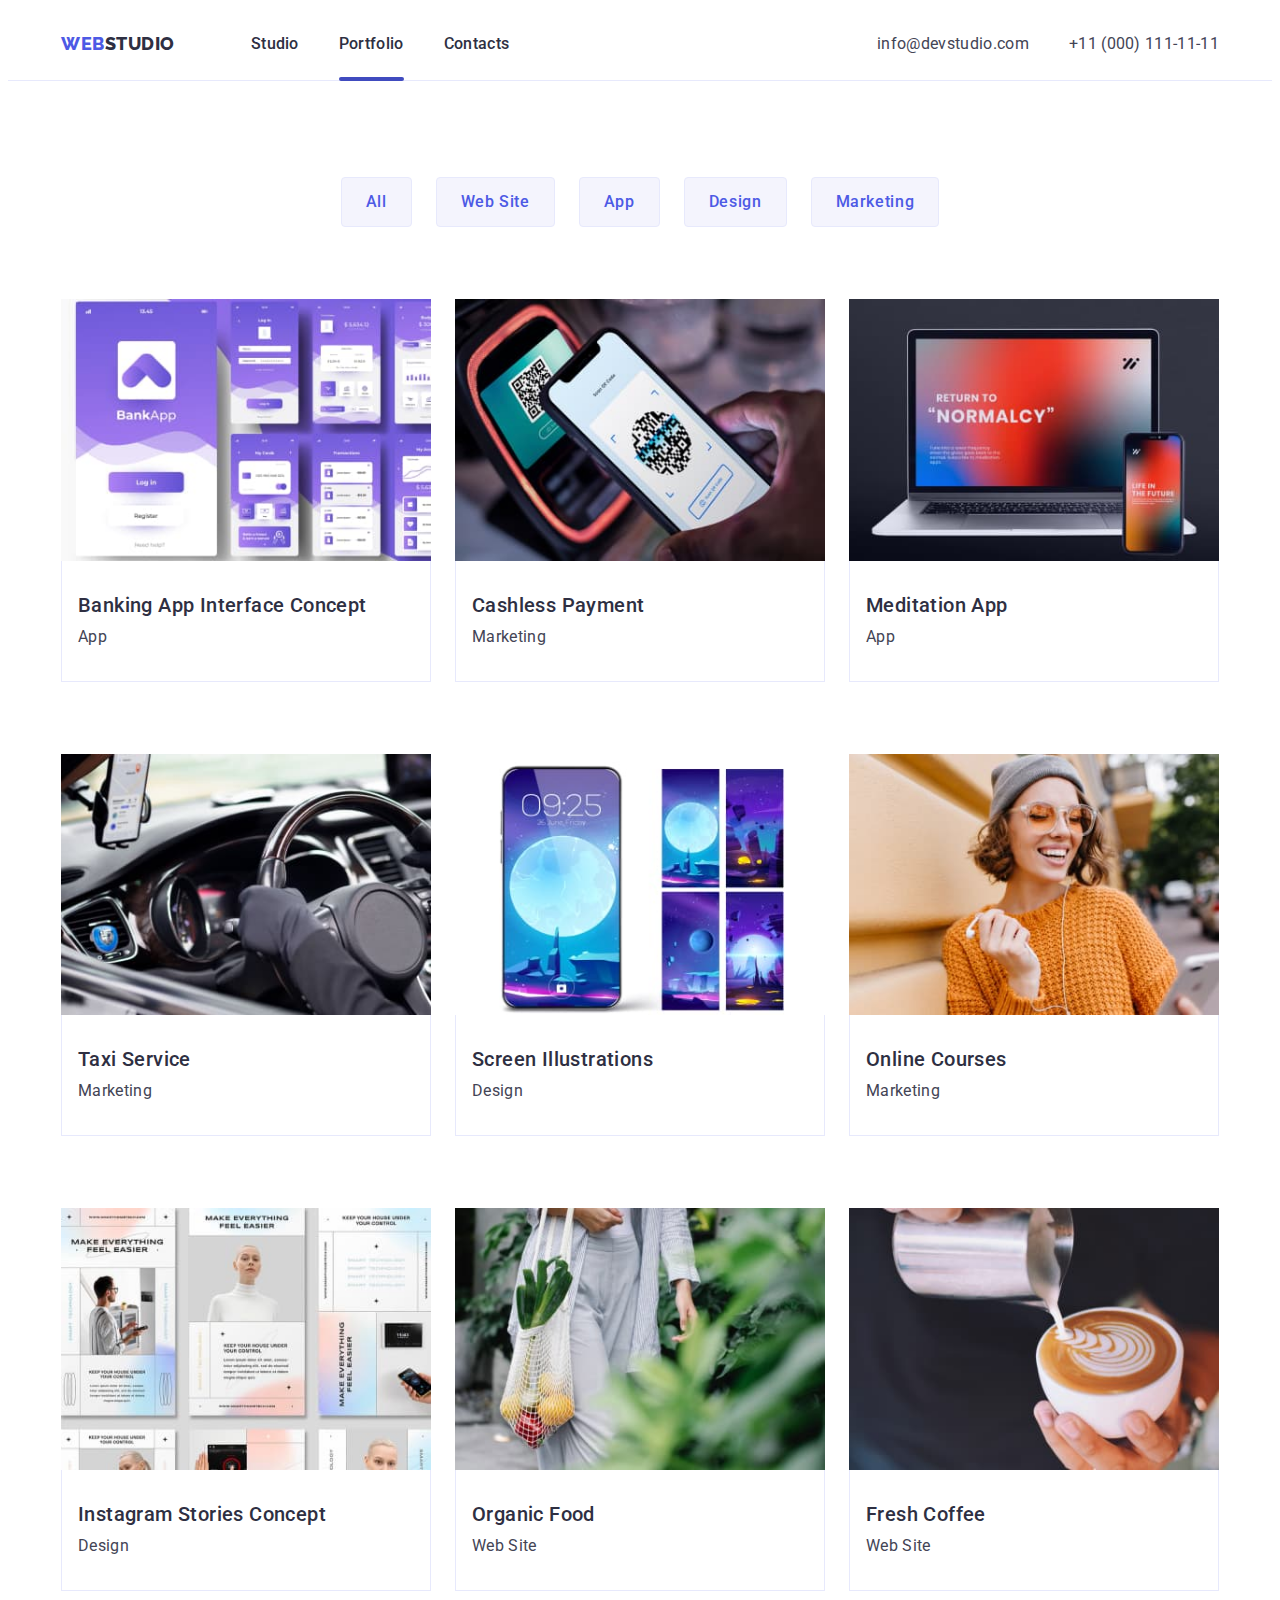
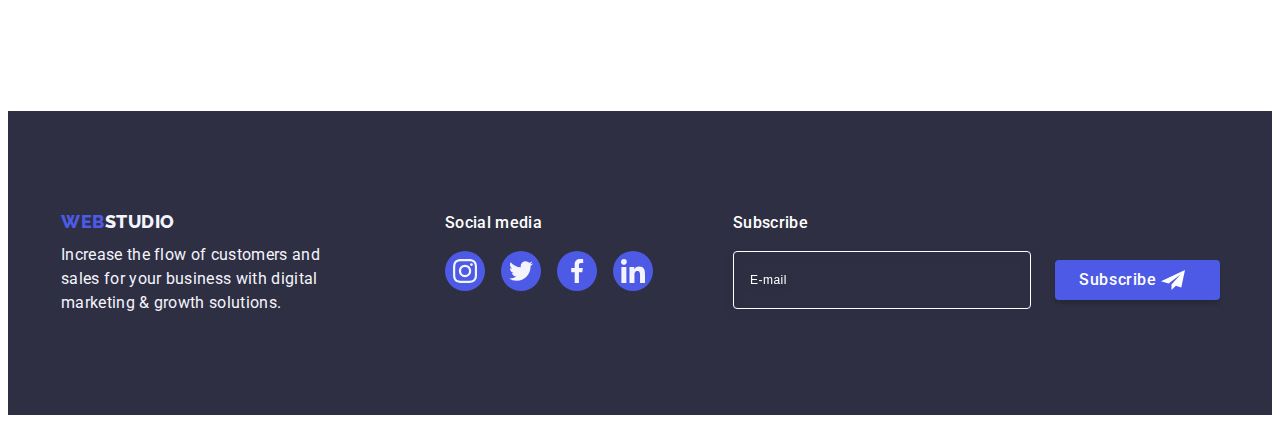
==== commit 12a4d8fc: "Update html css" ====
--- a/portfolio.html
+++ b/portfolio.html
@@ -25,7 +25,7 @@
   <body>
     <!-- HEADER -->
     <header class="header">
-      <div class="container">
+      <div class="header-container container">
         <nav class="navigation">
           <a class="logo link" href="./index.html">
             Web <span class="header-logo">Studio</span></a
@@ -46,6 +46,11 @@
             </li>
           </ul>
         </nav>
+        <button type="button" class="mobile-menu-open" data-menu-open>
+          <svg class="mobile-menu-icon" width="32" height="22">
+            <use href="./images/icons.svg#icon-burger"></use>
+          </svg>
+        </button>
         <address class="header-address">
           <ul class="address-list list">
             <li class="address-item">
@@ -60,6 +65,75 @@
             </li>
           </ul>
         </address>
+      </div>
+      <div class="mobile-menu is-hidden" data-menu>
+        <div class="container mobile-menu-container">
+          <div class="mobile-nav">
+            <button class="mobile-close-btn" data-menu-close>
+              <svg class="mobile-icon-close" width="8" height="8">
+                <use href="./images/icons.svg#icon-modal-button"></use>
+              </svg>
+            </button>
+            <ul class="mobile-menu-list list">
+              <li class="mobile-menu-item list">
+                <a class="mobile-menu-link link" href="./index.html">Studio</a>
+              </li>
+              <li class="mobile-menu-item list">
+                <a class="mobile-menu-link link" href="./portfolio.html"
+                  >Portfolio</a
+                >
+              </li>
+              <li class="mobile-menu-item list">
+                <a class="mobile-menu-link link" href="">Contacts</a>
+              </li>
+            </ul>
+          </div>
+          <div class="mobile-contacts">
+            <ul class="mobile-address-list list">
+              <li class="mobile-address-item">
+                <a
+                  class="mobile-address-link phone link"
+                  href="tel:+110001111111"
+                  >+11 (000) 111-11-11</a
+                >
+              </li>
+              <li class="mobile-address-item">
+                <a
+                  class="mobile-address-link email link"
+                  href="mailto:info@devstudio.com"
+                  >info@devstudio.com</a
+                >
+              </li>
+            </ul>
+            <ul class="mobile-media-list list">
+              <li class="soc-media-item mobile-media-item">
+                <a href="" class="soc-media-link link">
+                  <svg class="soc-media-icon" width="24" height="24">
+                    <use href="./images/icons.svg#icon-instagram"></use>
+                  </svg>
+                </a>
+              </li>
+              <li class="soc-media-item mobile-media-item">
+                <a href="" class="soc-media-link link">
+                  <svg class="soc-media-icon" width="24" height="24">
+                    <use href="./images/icons.svg#icon-twitter"></use></svg
+                ></a>
+              </li>
+              <li class="soc-media-item mobile-media-item">
+                <a href="" class="soc-media-link link">
+                  <svg class="soc-media-icon" width="24" height="24">
+                    <use href="./images/icons.svg#icon-facebook"></use></svg
+                ></a>
+              </li>
+              <li class="soc-media-item mobile-media-item">
+                <a href="" class="soc-media-link link">
+                  <svg class="soc-media-icon" width="24" height="24">
+                    <use href="./images/icons.svg#icon-linkedin"></use></svg
+                ></a>
+              </li>
+            </ul>
+          </div>
+        </div>
       </div>
     </header>
     <main>
@@ -96,10 +170,10 @@
               <a class="portfolio-list-link link" href="">
                 <div class="portfolio-img">
                   <img
-                    src="./images/portfolio/banking-app-interface-concept.jpg"
+                    src="./images/portfolio/banking-app-mobile.jpg"
                     alt="Banking App Interface Concept"
-                    width="360"
-                    height="300"
+                    width="396"
+                    height="280"
                   />
                   <p class="portfolio-cover-text">
                     14 Stylish and User-Friendly App Design Concepts · Task
@@ -118,10 +192,10 @@
               <a class="portfolio-list-link link" href="">
                 <div class="portfolio-img">
                   <img
-                    src="./images/portfolio/cashless-payment.jpg"
+                    src="./images/portfolio/cashless-pay-mobile.jpg"
                     alt="Cashless Payment"
-                    width="360"
-                    height="300"
+                    width="396"
+                    height="280"
                   />
                   <p class="portfolio-cover-text">
                     14 Stylish and User-Friendly App Design Concepts · Task
@@ -140,10 +214,10 @@
               <a class="portfolio-list-link link" href="">
                 <div class="portfolio-img">
                   <img
-                    src="./images/portfolio/meditaion-app.jpg"
+                    src="./images/portfolio/mediation-app-mobile.jpg"
                     alt="Meditation App"
-                    width="360"
-                    height="300"
+                    width="396"
+                    height="280"
                   />
                   <p class="portfolio-cover-text">
                     14 Stylish and User-Friendly App Design Concepts · Task
@@ -162,10 +236,10 @@
               <a class="portfolio-list-link link" href="">
                 <div class="portfolio-img">
                   <img
-                    src="./images/portfolio/taxi-service.jpg"
+                    src="./images/portfolio/taxi-serv-mobile.jpg"
                     alt="Taxi Service"
-                    width="360"
-                    height="300"
+                    width="396"
+                    height="280"
                   />
                   <p class="portfolio-cover-text">
                     14 Stylish and User-Friendly App Design Concepts · Task
@@ -184,10 +258,10 @@
               <a class="portfolio-list-link link" href="">
                 <div class="portfolio-img">
                   <img
-                    src="./images/portfolio/screen-illustrations.jpg"
+                    src="./images/portfolio/screen-mobile.jpg"
                     alt="Screen Illustrations"
-                    width="360"
-                    height="300"
+                    width="396"
+                    height="280"
                   />
                   <p class="portfolio-cover-text">
                     14 Stylish and User-Friendly App Design Concepts · Task
@@ -206,10 +280,10 @@
               <a class="portfolio-list-link link" href="">
                 <div class="portfolio-img">
                   <img
-                    src="./images/portfolio/online-courses.jpg"
+                    src="./images/portfolio/online-mobile.jpg"
                     alt="Online Courses"
-                    width="360"
-                    height="300"
+                    width="396"
+                    height="280"
                   />
                   <p class="portfolio-cover-text">
                     14 Stylish and User-Friendly App Design Concepts · Task
@@ -228,10 +302,10 @@
               <a class="portfolio-list-link link" href="">
                 <div class="portfolio-img">
                   <img
-                    src="./images/portfolio/instagram-stories-concept.jpg"
+                    src="./images/portfolio/instagram-mobile.jpg"
                     alt="Instagram Stories Concept"
-                    width="360"
-                    height="300"
+                    width="396"
+                    height="280"
                   />
                   <p class="portfolio-cover-text">
                     14 Stylish and User-Friendly App Design Concepts · Task
@@ -250,10 +324,10 @@
               <a class="portfolio-list-link link" href="">
                 <div class="portfolio-img">
                   <img
-                    src="./images/portfolio/organic-food.jpg"
+                    src="./images/portfolio/organic-mobile.jpg"
                     alt="Organic Food"
-                    width="360"
-                    height="300"
+                    width="396"
+                    height="280"
                   />
                   <p class="portfolio-cover-text">
                     14 Stylish and User-Friendly App Design Concepts · Task
@@ -272,10 +346,10 @@
               <a class="portfolio-list-link link" href="">
                 <div class="portfolio-img">
                   <img
-                    src="./images/portfolio/fresh-coffee.jpg"
+                    src="./images/portfolio/coffee-mobile.jpg"
                     alt="Cup of coffee"
-                    width="360"
-                    height="300"
+                    width="396"
+                    height="280"
                   />
                   <p class="portfolio-cover-text">
                     14 Stylish and User-Friendly App Design Concepts · Task
@@ -296,47 +370,49 @@
     <!-- FOOTER -->
     <footer class="footer">
       <div class="container footer-wrapper">
-        <div class="logo-footer-desc">
-          <a class="logo link" href="./index.html">
-            Web <span class="footer-logo">Studio</span></a
-          >
-          <p class="footer-text section-text">
-            Increase the flow of customers and sales for your business with
-            digital marketing & growth solutions.
-          </p>
-        </div>
-        <div class="footer-soc-media">
-          <p class="footer-subtitle">Social media</p>
-          <ul class="footer-media-list soc-media-list list">
-            <li class="soc-media-item">
-              <a href="" class="soc-media-link footer-link link">
-                <svg class="footer-media-icon" width="24" height="24">
-                  <use href="./images/icons.svg#icon-instagram"></use>
-                </svg>
-              </a>
-            </li>
-            <li class="soc-media-item">
-              <a href="" class="soc-media-link footer-link link">
-                <svg class="footer-media-icon" width="24" height="24">
-                  <use href="./images/icons.svg#icon-twitter"></use></svg
-              ></a>
-            </li>
-            <li class="soc-media-item">
-              <a href="" class="soc-media-link footer-link link">
-                <svg class="footer-media-icon" width="24" height="24">
-                  <use href="./images/icons.svg#icon-facebook"></use></svg
-              ></a>
-            </li>
-            <li class="soc-media-item">
-              <a href="" class="soc-media-link footer-link link">
-                <svg class="footer-media-icon" width="24" height="24">
-                  <use href="./images/icons.svg#icon-linkedin"></use></svg
-              ></a>
-            </li>
-          </ul>
+        <div class="footer-inner">
+          <div class="logo-footer-desc">
+            <a class="logo link" href="./index.html">
+              Web <span class="footer-logo">Studio</span></a
+            >
+            <p class="footer-text section-text">
+              Increase the flow of customers and sales for your business with
+              digital marketing & growth solutions.
+            </p>
+          </div>
+          <div class="footer-soc-media">
+            <p class="footer-suptitle section-suptitle">Social media</p>
+            <ul class="footer-media-list soc-media-list list">
+              <li class="soc-media-item">
+                <a href="" class="soc-media-link footer-link link">
+                  <svg class="footer-media-icon" width="24" height="24">
+                    <use href="./images/icons.svg#icon-instagram"></use>
+                  </svg>
+                </a>
+              </li>
+              <li class="soc-media-item">
+                <a href="" class="soc-media-link footer-link link">
+                  <svg class="footer-media-icon" width="24" height="24">
+                    <use href="./images/icons.svg#icon-twitter"></use></svg
+                ></a>
+              </li>
+              <li class="soc-media-item">
+                <a href="" class="soc-media-link footer-link link">
+                  <svg class="footer-media-icon" width="24" height="24">
+                    <use href="./images/icons.svg#icon-facebook"></use></svg
+                ></a>
+              </li>
+              <li class="soc-media-item">
+                <a href="" class="soc-media-link footer-link link">
+                  <svg class="footer-media-icon" width="24" height="24">
+                    <use href="./images/icons.svg#icon-linkedin"></use></svg
+                ></a>
+              </li>
+            </ul>
+          </div>
         </div>
         <div class="subscribe">
-          <p class="subscribe-subtitle">Subscribe</p>
+          <p class="subscribe-subtitle section-suptitle">Subscribe</p>
           <form class="subscribe-form">
             <input
               id="subscribe-input"
@@ -346,12 +422,12 @@
               placeholder="E-mail"
               title="Input your email"
             />
-            <label
+            <!-- <label
               for="subscribe-input"
               aria-label="Subscribe to email"
-            ></label>
+            ></label> -->
             <button type="submit" class="subscribe-btn button">
-              Subscribe
+              Subscribe&nbsp;
               <span>
                 <svg class="icon-subscribe-btn" width="24" height="24">
                   <use href="./images/icons.svg#icon-plane"></use>
@@ -362,5 +438,93 @@
         </div>
       </div>
     </footer>
+    <div class="backdrop is-hidden" data-modal>
+      <div class="modal">
+        <button type="button" class="modal-close-btn" data-modal-close>
+          <svg class="icon-close-btn" width="8" height="8">
+            <use href="./images/icons.svg#icon-modal-button"></use>
+          </svg>
+        </button>
+        <p class="modal-title">Leave your contacts and we will call you back</p>
+        <form class="modal-form">
+          <div class="modal-field">
+            <label for="user-name" class="input-text">Name</label>
+            <div class="input-wrap">
+              <input
+                id="user-name"
+                type="text"
+                name="user-name"
+                class="modal-input"
+                required
+                title="Input your name"
+              />
+              <svg class="input-icon" width="18" height="18">
+                <use href="./images/icons.svg#icon-person"></use>
+              </svg>
+            </div>
+          </div>
+          <div class="modal-field">
+            <label for="user-phone" class="input-text">Phone</label>
+            <div class="input-wrap">
+              <input
+                id="user-phone"
+                type="tel"
+                name="user-phone"
+                class="modal-input"
+                required
+                title="Input your phone"
+                autofocus
+              />
+              <svg class="input-icon" width="18" height="24">
+                <use href="./images/icons.svg#icon-phone"></use>
+              </svg>
+            </div>
+          </div>
+          <div class="modal-field">
+            <label for="user-email" class="input-text">Email</label>
+            <div class="input-wrap">
+              <input
+                id="user-email"
+                type="email"
+                name="user-email"
+                class="modal-input"
+                required
+                title="Input your email"
+              />
+              <svg class="input-icon" width="18" height="24">
+                <use href="./images/icons.svg#icon-email"></use>
+              </svg>
+            </div>
+          </div>
+          <label for="user-text" class="input-text">Comment</label>
+          <textarea
+            name="user-text"
+            id="user-text"
+            class="textarea"
+            placeholder="Text input"
+          ></textarea>
+          <div class="modal-field">
+            <input
+              type="checkbox"
+              class="input-check visually-hidden"
+              name="privacy-policy"
+              id="privacy-policy"
+              value="true"
+              required
+            />
+            <label for="privacy-policy" class="checkbox-text">
+              <span
+                ><svg class="icon-check" width="10" height="8">
+                  <use href="./images/icons.svg#icon-check"></use></svg></span
+              >I accept the terms and conditions of the &nbsp;
+              <a href="" class="checkbox-text-link">Privacy Policy</a></label
+            >
+          </div>
+          <button type="submit" class="modal-btn-title button">Send</button>
+        </form>
+      </div>
+    </div>
+    <script src="./js/modal.js"></script>
+    <script src="./js/menu.js"></script>
   </body>
 </html>
--- a/css/main.min.css
+++ b/css/main.min.css
@@ -1 +1 @@
-:root{--title-text: #2e2f42;--subtitle: #434455;--primary-brand-pgup: #2e2f42;--primary-brand-pgdn: #f4f4fd;--background-body: #ffffff;--background-hero: #2e2f42;--background-hero-gradient: linear-gradient( rgba(46, 47, 66, 0.7), rgba(46, 47, 66, 0.7) );--team-img-gap: 24px;--portfolio-img-gap: 24px;--portfolio-card-border: #e7e9fc;--footer-subtitle-color: #ffffff;--footer-text-color: #f4f4fd;--background-footer: #2e2f42;--portfolio-btn-text: #4d5ae5;--portfolio-background-btn: #f4f4fd;--portfolio-btn-text-hover: #ffffff;--portfolio-btn-background-hover: #404bbf;--transition-hover-focus: 250ms cubic-bezier(0.4, 0, 0.2, 1);--modal-close-black: #2e2f42;--modal-close-white: #ffffff;--modal-btn-bckg: #e7e9fc;--modal-btn-bckg-hover: #404bbf}.visually-hidden{position:absolute;width:1px;height:1px;margin:-1px;border:0;padding:0;white-space:nowrap;clip-path:inset(100%);clip:rect(0 0 0 0);overflow:hidden}.list{list-style:none}.link{text-decoration:none}h1,h2,h3,h4,p{margin:0}ul,ol{margin:0;padding-left:0}img{display:block;max-width:100%;height:auto}body{font-family:"Roboto",sans-serif;color:var(--subtitle);background-color:var(--background-body)}.container{width:100%;height:100%;padding:0 15px}@media screen and (min-width: 428px){.container{width:426px;margin:0 auto}}@media screen and (min-width: 768px){.container{width:768px}}@media screen and (min-width: 1158px){.container{width:1158px}}.section{padding-top:96px;padding-bottom:96px}@media screen and (min-width: 1158px){.section{padding-top:120px;padding-bottom:120px}}.logo{font-family:"Raleway",sans-serif;font-weight:800;font-size:18px;line-height:1.17;display:flex;align-items:center;letter-spacing:.03em;text-transform:uppercase;color:#4d5ae5}.footer-logo{color:var(--primary-brand-pgdn)}.header-logo{color:var(--primary-brand-pgup);margin-right:76px}@media screen and (max-width: 767px){.mobile-menu{position:fixed;z-index:1000;top:0;left:0;width:100%;height:100%;background-color:#fff;box-shadow:0px 2px 1px rgba(46,47,66,.08),0px 1px 1px rgba(46,47,66,.16),0px 1px 6px rgba(46,47,66,.08);transition:opacity var(--transition-hover-focus),visibility var(--transition-hover-focus)}.mobile-menu-container{position:relative;padding:24px 24px 40px 40px;display:flex;flex-direction:column;justify-content:space-between}.mobile-menu-open{background-color:rgba(0,0,0,0);border:none;padding:0;line-height:0;padding-right:3px}.mobile-menu-icon{stroke:#2e2e2e}.mobile-close-btn{width:24px;height:24px;background-color:var(--modal-btn-bckg);border:1px solid rgba(0,0,0,.1);border-radius:50%;display:flex;justify-content:center;align-items:center;margin-left:auto}.mobile-menu-list{display:flex;flex-direction:column;gap:40px;margin-top:32px}.mobile-menu-link{font-weight:700;font-size:36px;line-height:1.11;letter-spacing:.02em;text-transform:capitalize;color:#2e2f42}.mobile-menu-link:is(:hover,:focus){color:#404bbf}.mobile-address-list{display:flex;flex-direction:column;gap:40px}.mobile-address-list .phone{font-weight:700;font-size:36px;line-height:1.11;letter-spacing:.02em;text-transform:capitalize;text-align:center;color:#434455}.mobile-address-list .email{font-weight:500;font-size:20px;line-height:1.2;letter-spacing:.02em;color:#434455}.mobile-address-link:is(:hover,:focus){color:#4d5ae5}.mobile-media-list{gap:56px;margin-top:48px;display:flex;justify-content:flex-start}}@media screen and (max-width: 427px){.mobile-address-list{display:flex;flex-direction:column;gap:40px}.mobile-address-list .phone{font-weight:700;font-size:26px;line-height:1.11;letter-spacing:.02em;text-transform:capitalize;text-align:center;color:#434455}.mobile-media-list{gap:32px;margin-top:48px;display:flex;justify-content:flex-start}}@media screen and (min-width: 768px){.mobile-menu{display:none}}.button{font-family:inherit;font-weight:500;font-size:16px;line-height:1.5;letter-spacing:.04em;color:#fff;border:none;cursor:pointer;background:#4d5ae5;display:block;box-shadow:0px 4px 4px rgba(0,0,0,.15);border-radius:4px;padding:16px 32px;margin:0 auto;transition:background-color var(--transition-hover-focus)}.button:is(:hover,:focus){background-color:#404bbf}.section-title{font-size:36px;line-height:1.11;text-align:center;letter-spacing:.02em;text-transform:capitalize;margin-bottom:72px}.section-suptitle{font-weight:500;font-size:16px;line-height:1.5;letter-spacing:.02em}@media screen and (min-width: 1158px){.section-suptitle{font-size:20px;line-height:1.2}}.section-text{font-size:16px;line-height:1.5;letter-spacing:.02em}.soc-media-list{display:flex;justify-content:center;gap:24px}.soc-media-item{width:40px;height:40px}.soc-media-link{width:100%;height:100%;border-radius:50%;background-color:#4d5ae5;display:flex;justify-content:center;align-items:center;transition:background-color var(--transition-hover-focus)}.soc-media-link:hover{background-color:#404bbf}.backdrop{position:fixed;top:0;width:100%;height:100%;background-color:rgba(46,47,66,.4);transition:opacity var(--transition-hover-focus),visibility var(--transition-hover-focus)}.is-hidden{opacity:0;visibility:hidden;pointer-events:none}.no-scroll{overflow:hidden}.modal{position:absolute;width:392px;min-height:584px;background:#fcfcfc;box-shadow:0px 1px 1px rgba(0,0,0,.14),0px 1px 3px rgba(0,0,0,.12),0px 2px 1px rgba(0,0,0,.2);border-radius:4px;top:50%;left:50%;transform:translate(-50%, -50%) scale(1) rotate(0deg);transition:transform var(--transition-hover-focus);padding:24px}.backdrop.is-hidden .modal{transform:translate(-50%, -50%) scale(0) rotate(180deg)}.modal-close-btn{width:24px;height:24px;background-color:var(--modal-btn-bckg);border:1px solid rgba(0,0,0,.1);border-radius:50%;display:flex;justify-content:center;align-items:center;margin-left:auto;transition:background-color var(--transition-hover-focus)}.modal-close-btn:is(:hover,:focus){background-color:var(--modal-btn-bckg-hover)}.icon-close-btn{fill:var(--modal-close-black);transition:fill var(--transition-hover-focus)}.modal-close-btn:is(:hover,:focus) .icon-close-btn{fill:var(--modal-close-white)}.modal-title{font-weight:500;font-size:16px;line-height:1.5;text-align:center;letter-spacing:.02em;color:#2e2f42;margin-top:24px;margin-bottom:16px}.modal-input{width:100%;height:40px;border:1px solid rgba(46,47,66,.4);border-radius:4px;padding-left:38px;outline:none}.modal-input:focus{border:1px solid #4d5ae5}.input-text{display:inline-block;font-size:12px;line-height:1.17;letter-spacing:.04em;color:#8e8f99;margin-bottom:4px}.input-wrap{position:relative}.input-icon{position:absolute;left:16px;top:50%;transform:translateY(-50%)}.modal-input:focus+.input-icon{fill:#4d5ae5}.textarea{width:100%;height:120px;border:1px solid rgba(46,47,66,.4);border-radius:4px;padding-top:8px;padding-left:16px;outline:rgba(0,0,0,0);resize:none}.textarea::placeholder{font-size:12px;line-height:1.17;letter-spacing:.04em;color:rgba(46,47,66,.4)}.modal-btn-title{min-width:169px;height:57px;margin-top:24px}.checkbox-text{font-size:12px;line-height:1.17px;letter-spacing:.04em;color:#8e8f99;display:flex;align-items:center;margin-top:16px}.checkbox-text span{width:16px;height:16px;letter-spacing:.04em;border:1px solid rgba(46,47,66,.4);border-radius:2px;margin-right:8px;display:flex;justify-content:center;align-items:center;fill:rgba(0,0,0,0)}.input-check:checked+.checkbox-text span{background:#404bbf;fill:#f4f4fd}@media screen and (max-width: 427px){.modal{width:290px}.modal-title{font-size:11px}.checkbox-text{font-size:8px}.checkbox-text span{width:13px;height:13px}}@media screen and (min-width: 678px){.modal{width:408px}}@media screen and (max-width: 767px){.header-list{display:none}.header-address{display:none}}.header{padding-top:24px;padding-bottom:22px}.header-container{display:flex;align-items:center;justify-content:space-between}@media screen and (min-width: 768px){.mobile-menu-open{display:none}.header{padding-bottom:16px;border-bottom:1px solid #e7e9fc}.navigation{display:flex}.header-logo{margin-right:120px}.header-list{display:flex;gap:40px}.header-list-item{position:relative}.active-page::after{content:"";display:block;width:100%;height:4px;background-color:#404bbf;border-radius:2px;position:absolute;top:48px}.header-list-link{font-weight:500;font-size:16px;line-height:1.5;letter-spacing:.02em;color:var(--title-text);transition:color var(--transition-hover-focus)}.header-list-link:is(:hover,:focus){color:#404bbf}.address-list{display:flex;flex-direction:column;gap:12px}.address-link{font-size:12px;line-height:1.17;letter-spacing:.04em;color:#434455;transition:color var(--transition-hover-focus)}.address-link:is(:hover,:focus){color:#404bbf}}@media screen and (min-width: 1158px){.header{padding-bottom:24px}.header-container{justify-content:flex-start}.header-logo{margin-right:76px}.active-page::after{top:45px}.header-address{font-style:normal;display:flex;margin-left:auto}.address-list{flex-direction:row;gap:40px}.address-link{font-size:16px;line-height:1.5;letter-spacing:.02em;color:#434455;transition:color var(--transition-hover-focus)}.address-link:is(:hover,:focus){color:#404bbf}}.hero{height:432px;max-width:428px;margin:0 auto;background-color:var(--background-hero);background-image:var(--background-hero-gradient),url(../images/hero-bg-img.jpg);background-repeat:no-repeat;background-position:center;background-size:cover;padding-top:112px;padding-bottom:112px}.main-title{font-size:36px;line-height:1.11;text-align:center;color:#fff;letter-spacing:.02em;text-transform:capitalize;max-width:320px;margin-left:auto;margin-right:auto;margin-bottom:72px}@media screen and (max-width: 427px){.main-title{font-size:28px}}@media screen and (min-width: 768px){.hero{height:436px;max-width:768px}.main-title{font-size:56px;margin-bottom:36px;max-width:496px}}@media screen and (min-width: 1158px){.hero{height:600px;max-width:1400px;padding-top:188px;padding-bottom:188px}.main-title{font-size:56px;line-height:1.07;max-width:496px;margin-bottom:48px}}.principles-icon{display:none}.principles-wrapper{display:flex;flex-direction:column;gap:72px}.principles-title{color:var(--title-text);text-align:center;margin-bottom:8px}.principles-description{color:var(--subtitle)}@media screen and (max-width: 427px){.principles-description{font-size:12px}}@media screen and (min-width: 768px){.principles-wrapper{flex-direction:row;flex-wrap:wrap;gap:72px 24px}.principles-item{max-width:356px}.principles-description{align-items:flex-start}}@media screen and (min-width: 1158px){.principles-wrapper{display:flex;flex-wrap:nowrap;gap:24px}.principles-item{max-width:264px}.principles-icon-list{display:flex;gap:24px}.principles-icon{display:initial}.principles-icon-items{display:flex;justify-content:center;align-items:center;min-width:264px;height:112px;background-color:#f4f4fd;border-radius:4px}.principles-title{max-width:264px;color:var(--title-text);margin:8px 0}.principles-description{color:var(--subtitle)}}.work{padding-top:0}.work-wrapper{display:flex;flex-wrap:wrap;margin-top:-24px;margin-left:-24px}.work-list-item{flex-basis:calc(33.3333333333% - 24px);margin-top:24px;margin-left:24px}.work-title{color:var(--title-text)}.team{background-color:#f4f4fd}.team-wrapper{display:flex;flex-wrap:wrap;justify-content:center;gap:72px}.team-list-item{background-color:#fff;border-radius:10px;overflow:hidden;box-shadow:0px 1px 6px rgba(46,47,66,.08),0px 1px 1px rgba(46,47,66,.16),0px 2px 1px rgba(46,47,66,.08)}.team-main-title{color:var(--title-text)}.team-title{font-size:20px;line-height:1.2;text-align:center;color:var(--title-text)}.team-position{text-align:center;color:var(--subtitle);margin-top:8px;margin-bottom:8px}.img-content{padding:32px 16px}@media screen and (min-width: 768px){.team-container{max-width:582px}.team-wrapper{gap:64px 24px}.team-list-item{flex-basis:calc((100% - 24px)/2)}}@media screen and (min-width: 1158px){.team-container{max-width:1158px}.team-wrapper{display:flex;flex-wrap:nowrap;gap:24px}.team-list-item{flex-basis:calc((100% - 72px)/4)}}.customers-title{color:var(--title-text)}.customers-list{display:flex;flex-wrap:wrap;justify-content:center;gap:72px 16px}.costomers-item{flex-basis:calc((100% - 16px)/2)}.customers-link{display:flex;justify-content:center;align-items:center;border:1px solid #8e8f99;border-radius:4px;min-width:190px;height:88px;color:#8e8f99;transition:color var(--transition-hover-focus),border var(--transition-hover-focus)}.customers-link:is(:hover,:focus){border:1px solid #404bbf;color:#404bbf}.customer-logo-icon{fill:currentColor}@media screen and (max-width: 427px){.customers-link{min-width:138px}.customers-list{gap:72px 14px}}@media screen and (min-width: 678px){.customers-list{gap:72px 24px}.costomers-item{flex-basis:calc((100% - 48px)/3)}.customers-link{min-width:168px}}@media screen and (min-width: 1158px){.customers-list{flex-wrap:nowrap;justify-content:space-between;gap:24px}}.footer{background-color:var(--background-footer);padding-top:96px;padding-bottom:96px}.footer-suptitle{color:var(--footer-subtitle-color);max-width:208px;margin-bottom:16px}.logo-footer-desc{display:flex;flex-direction:column;align-items:center;min-width:268px;margin-bottom:72px}.footer-text{color:var(--footer-text-color);max-width:268px;margin-top:16px}.footer-soc-media{display:flex;flex-direction:column;gap:16px;min-width:208px;align-items:center;margin-bottom:72px}.footer-media-list{gap:16px}.footer-link:hover{background-color:#31d0aa}.subscribe{display:flex;flex-direction:column;align-items:center;gap:16px}.subscribe-subtitle{color:#fff}.subscribe-form{display:flex;flex-direction:column;align-items:center;gap:16px;position:relative}.subscribe-input{min-width:398px;height:40px;border:1px solid #fff;filter:drop-shadow(0px 4px 4px rgba(0, 0, 0, 0.15));border-radius:4px;background:rgba(0,0,0,0);outline:none;padding:8px 16px;color:#fff}.subscribe-input::placeholder{font-size:12px;line-height:2;letter-spacing:.04em;color:#fff}.subscribe-btn{min-width:165px;height:40px;display:flex;align-items:center;text-align:center;padding:8px 16px;transition:background-color var(--transition-hover-focus)}.subscribe-btn:is(:hover,:focus){background-color:#404bbf}.subscribe-btn span{fill:#fff}.icon-subscribe-btn{position:absolute;right:auto;bottom:50%;transform:translateY(198%)}@media screen and (max-width: 427px){.subscribe-input{min-width:300px}}@media screen and (min-width: 678px){.logo-footer-desc{margin-bottom:initial}.footer-inner{display:flex;flex-direction:row;padding-left:108px;gap:24px;margin-bottom:72px}.logo-footer-desc{align-items:flex-start}.footer-soc-media{align-items:flex-start;margin-bottom:initial}.subscribe{display:flex;flex-direction:column;align-items:flex-start;gap:16px;padding-left:108px}.subscribe-form{display:flex;flex-direction:row;align-items:center;gap:16px;position:relative}.subscribe-input{min-width:264px}.icon-subscribe-btn{transform:translateY(50%)}}@media screen and (min-width: 1158px){.footer{padding-top:100px;padding-bottom:100px}.footer-wrapper{display:flex;flex-direction:row}.footer-inner{padding-left:initial;gap:initial}.footer-suptitle{font-weight:500;font-size:16px;line-height:1.5;text-align:center;letter-spacing:.02em;color:var(--footer-subtitle-color);max-width:208px;margin-bottom:16px}.logo-footer-desc{display:flex;flex-direction:column;min-width:264px}.footer-text{color:var(--footer-text-color);min-width:264px;margin-top:11px}.footer-soc-media{display:flex;flex-direction:column;min-width:208px;align-items:start;margin-left:120px}.footer-media-list{gap:16px}.footer-link:hover{background-color:#31d0aa}.subscribe{margin-left:80px;padding-left:initial}.subscribe-subtitle{font-weight:500;font-size:16px;line-height:1.5;letter-spacing:.02em;color:#fff}.subscribe-form{display:flex;align-items:center;margin-top:16px;position:relative}.subscribe-input{min-width:264px;height:40px;border:1px solid #fff;filter:drop-shadow(0px 4px 4px rgba(0, 0, 0, 0.15));border-radius:4px;background:rgba(0,0,0,0);outline:none;padding:8px 16px;color:#fff}.subscribe-input::placeholder{font-size:12px;line-height:2;letter-spacing:.04em;color:#fff}.subscribe-btn{min-width:165px;height:40px;display:flex;align-items:center;text-align:center;padding:8px 24px;transition:background-color var(--transition-hover-focus)}.subscribe-btn:is(:hover,:focus){background-color:#404bbf}.subscribe-btn span{fill:#fff;margin-left:16px}.icon-subscribe-btn{position:absolute;right:auto;bottom:50%;transform:translateY(50%)}}.portfolio-hero{padding-top:96px;padding-bottom:120px}.portfolio-hero-wrapper{display:flex;justify-content:center;margin-bottom:72px;gap:24px}.hero-portfolio-btn{font-family:inherit;width:100%;height:100%;font-weight:500;font-size:16px;line-height:1.5;display:flex;flex-direction:row;justify-content:center;align-items:center;padding:12px 24px;letter-spacing:.04em;color:var(--portfolio-btn-text);background-color:var(--portfolio-background-btn);border:1px solid #e7e9fc;border-radius:4px;transition:color var(--transition-hover-focus),background-color var(--transition-hover-focus),box-shadow var(--transition-hover-focus)}.hero-portfolio-btn:is(:hover,:focus){color:var(--portfolio-btn-text-hover);background-color:var(--portfolio-btn-background-hover);box-shadow:0px 3px 1px rgba(0,0,0,.1),0px 2px 1px rgba(0,0,0,.08),0px 2px 2px rgba(0,0,0,.12)}.portfolio-list-wrapper{display:flex;flex-wrap:wrap;margin-top:calc(-1*var(--portfolio-img-gap));margin-left:calc(-1*var(--portfolio-img-gap))}.portfolio-list-item{display:flex;flex-basis:calc(33.3333333333% - var(--portfolio-img-gap));margin-top:var(--portfolio-img-gap);margin-left:var(--portfolio-img-gap)}.portfolio-list-link{transition:box-shadow var(--transition-hover-focus)}.portfolio-list-link:is(:hover,:focus){box-shadow:0px 1px 6px rgba(46,47,66,.08),0px 1px 1px rgba(46,47,66,.16),0px 2px 1px rgba(46,47,66,.08)}.portfolio-list-link:is(:hover,:focus) .portfolio-cover-text{transform:translate(0)}.portfolio-title{font-weight:500;font-size:20px;line-height:1.2;letter-spacing:.02em;color:var(--title-text)}.portfolio-description{font-size:16px;line-height:1.5;letter-spacing:.02em;color:var(--subtitle);margin-top:8px}.img-description{padding-top:32px;padding-bottom:32px;padding-left:16px;border:1px solid var(--portfolio-card-border);border-top:none}.portfolio-img{position:relative;overflow:hidden}.portfolio-cover-text{position:absolute;font-size:16px;line-height:1.5;letter-spacing:.02em;color:#f4f4fd;background-color:#4d5ae5;padding-top:40px;padding-right:32px;padding-left:32px;height:100%;top:0;transform:translateY(100%);transition:transform var(--transition-hover-focus)}/*# sourceMappingURL=main.min.css.map */+:root{--title-text: #2e2f42;--subtitle: #434455;--primary-brand-pgup: #2e2f42;--primary-brand-pgdn: #f4f4fd;--background-body: #ffffff;--background-hero: #2e2f42;--background-hero-gradient: linear-gradient( rgba(46, 47, 66, 0.7), rgba(46, 47, 66, 0.7) );--team-img-gap: 24px;--portfolio-img-gap: 24px;--portfolio-card-border: #e7e9fc;--footer-subtitle-color: #ffffff;--footer-text-color: #f4f4fd;--background-footer: #2e2f42;--portfolio-btn-text: #4d5ae5;--portfolio-background-btn: #f4f4fd;--portfolio-btn-text-hover: #ffffff;--portfolio-btn-background-hover: #404bbf;--transition-hover-focus: 250ms cubic-bezier(0.4, 0, 0.2, 1);--modal-close-black: #2e2f42;--modal-close-white: #ffffff;--modal-btn-bckg: #e7e9fc;--modal-btn-bckg-hover: #404bbf}.visually-hidden{position:absolute;width:1px;height:1px;margin:-1px;border:0;padding:0;white-space:nowrap;clip-path:inset(100%);clip:rect(0 0 0 0);overflow:hidden}.list{list-style:none}.link{text-decoration:none}h1,h2,h3,h4,p{margin:0}ul,ol{margin:0;padding-left:0}img{display:block;max-width:100%;height:auto}body{font-family:"Roboto",sans-serif;color:var(--subtitle);background-color:var(--background-body)}.container{width:100%;height:100%;padding:0 15px}@media screen and (min-width: 428px){.container{width:426px;margin:0 auto}}@media screen and (min-width: 768px){.container{width:768px}}@media screen and (min-width: 1158px){.container{width:1158px}}.section{padding-top:96px;padding-bottom:96px}@media screen and (min-width: 1158px){.section{padding-top:120px;padding-bottom:120px}}.logo{font-family:"Raleway",sans-serif;font-weight:800;font-size:18px;line-height:1.17;display:flex;align-items:center;letter-spacing:.03em;text-transform:uppercase;color:#4d5ae5}.footer-logo{color:var(--primary-brand-pgdn)}.header-logo{color:var(--primary-brand-pgup);margin-right:76px}@media screen and (max-width: 767px){.mobile-menu{position:fixed;z-index:1000;top:0;left:0;width:100%;height:100%;background-color:#fff;box-shadow:0px 2px 1px rgba(46,47,66,.08),0px 1px 1px rgba(46,47,66,.16),0px 1px 6px rgba(46,47,66,.08);transition:opacity var(--transition-hover-focus),visibility var(--transition-hover-focus)}.mobile-menu-container{position:relative;padding:24px 24px 40px 40px;display:flex;flex-direction:column;justify-content:space-between}.mobile-menu-open{background-color:rgba(0,0,0,0);border:none;padding:0;line-height:0;padding-right:3px}.mobile-menu-icon{stroke:#2e2e2e}.mobile-close-btn{width:24px;height:24px;background-color:var(--modal-btn-bckg);border:1px solid rgba(0,0,0,.1);border-radius:50%;display:flex;justify-content:center;align-items:center;margin-left:auto}.mobile-menu-list{display:flex;flex-direction:column;gap:40px;margin-top:32px}.mobile-menu-link{font-weight:700;font-size:36px;line-height:1.11;letter-spacing:.02em;text-transform:capitalize;color:#2e2f42}.mobile-menu-link:is(:hover,:focus){color:#404bbf}.mobile-address-list{display:flex;flex-direction:column;gap:40px}.mobile-address-list .phone{font-weight:700;font-size:36px;line-height:1.11;letter-spacing:.02em;text-transform:capitalize;text-align:center;color:#434455}.mobile-address-list .email{font-weight:500;font-size:20px;line-height:1.2;letter-spacing:.02em;color:#434455}.mobile-address-link:is(:hover,:focus){color:#4d5ae5}.mobile-media-list{gap:56px;margin-top:48px;display:flex;justify-content:flex-start}}@media screen and (max-width: 427px){.mobile-address-list .phone{font-size:26px}.mobile-media-list{gap:32px}}@media screen and (min-width: 768px){.mobile-menu{display:none}}.button{font-family:inherit;font-weight:500;font-size:16px;line-height:1.5;letter-spacing:.04em;color:#fff;border:none;cursor:pointer;background:#4d5ae5;display:block;box-shadow:0px 4px 4px rgba(0,0,0,.15);border-radius:4px;padding:16px 32px;margin:0 auto;transition:background-color var(--transition-hover-focus)}.button:is(:hover,:focus){background-color:#404bbf}.section-title{font-size:36px;line-height:1.11;text-align:center;letter-spacing:.02em;text-transform:capitalize;margin-bottom:72px}.section-suptitle{font-weight:500;font-size:16px;line-height:1.5;letter-spacing:.02em}.section-text{font-size:16px;line-height:1.5;letter-spacing:.02em}.soc-media-list{display:flex;justify-content:center;gap:24px}.soc-media-item{width:40px;height:40px}.soc-media-link{width:100%;height:100%;border-radius:50%;background-color:#4d5ae5;display:flex;justify-content:center;align-items:center;transition:background-color var(--transition-hover-focus)}.soc-media-link:hover{background-color:#404bbf}.backdrop{position:fixed;top:0;width:100%;height:100%;background-color:rgba(46,47,66,.4);transition:opacity var(--transition-hover-focus),visibility var(--transition-hover-focus)}.is-hidden{opacity:0;visibility:hidden;pointer-events:none}.no-scroll{overflow:hidden}.modal{position:absolute;width:392px;min-height:584px;background:#fcfcfc;box-shadow:0px 1px 1px rgba(0,0,0,.14),0px 1px 3px rgba(0,0,0,.12),0px 2px 1px rgba(0,0,0,.2);border-radius:4px;top:50%;left:50%;transform:translate(-50%, -50%) scale(1) rotate(0deg);transition:transform var(--transition-hover-focus);padding:24px}.backdrop.is-hidden .modal{transform:translate(-50%, -50%) scale(0) rotate(180deg)}.modal-close-btn{width:24px;height:24px;background-color:var(--modal-btn-bckg);border:1px solid rgba(0,0,0,.1);border-radius:50%;display:flex;justify-content:center;align-items:center;margin-left:auto;transition:background-color var(--transition-hover-focus)}.modal-close-btn:is(:hover,:focus){background-color:var(--modal-btn-bckg-hover)}.icon-close-btn{fill:var(--modal-close-black);transition:fill var(--transition-hover-focus)}.modal-close-btn:is(:hover,:focus) .icon-close-btn{fill:var(--modal-close-white)}.modal-title{font-weight:500;font-size:16px;line-height:1.5;text-align:center;letter-spacing:.02em;color:#2e2f42;margin-top:24px;margin-bottom:16px}.modal-input{width:100%;height:40px;border:1px solid rgba(46,47,66,.4);border-radius:4px;padding-left:38px;outline:none}.modal-input:focus{border:1px solid #4d5ae5}.input-text{display:inline-block;font-size:12px;line-height:1.17;letter-spacing:.04em;color:#8e8f99;margin-bottom:4px}.input-wrap{position:relative}.input-icon{position:absolute;left:16px;top:50%;transform:translateY(-50%)}.modal-input:focus+.input-icon{fill:#4d5ae5}.textarea{width:100%;height:120px;border:1px solid rgba(46,47,66,.4);border-radius:4px;padding-top:8px;padding-left:16px;outline:rgba(0,0,0,0);resize:none}.textarea::placeholder{font-size:12px;line-height:1.17;letter-spacing:.04em;color:rgba(46,47,66,.4)}.modal-btn-title{min-width:169px;height:57px;margin-top:24px}.checkbox-text{font-size:12px;line-height:1.17px;letter-spacing:.04em;color:#8e8f99;display:flex;align-items:center;margin-top:16px}.checkbox-text span{width:16px;height:16px;letter-spacing:.04em;border:1px solid rgba(46,47,66,.4);border-radius:2px;margin-right:8px;display:flex;justify-content:center;align-items:center;fill:rgba(0,0,0,0)}.input-check:checked+.checkbox-text span{background:#404bbf;fill:#f4f4fd}@media screen and (max-width: 427px){.modal{width:290px}.modal-title{font-size:11px}.checkbox-text{font-size:8px}.checkbox-text span{width:13px;height:13px}}@media screen and (min-width: 678px){.modal{width:408px}}.header{padding-top:24px;padding-bottom:22px}.header-container{display:flex;align-items:center;justify-content:space-between}@media screen and (max-width: 767px){.header-list,.header-address{display:none}}@media screen and (min-width: 768px){.mobile-menu-open{display:none}.header{padding-bottom:16px;border-bottom:1px solid #e7e9fc}.navigation{display:flex}.header-address{font-style:normal}.header-logo{margin-right:120px}.header-list{display:flex;gap:40px}.header-list-item{position:relative}.active-page::after{content:"";display:block;width:100%;height:4px;background-color:#404bbf;border-radius:2px;position:absolute;top:48px}.header-list-link{font-weight:500;font-size:16px;line-height:1.5;letter-spacing:.02em;color:var(--title-text);transition:color var(--transition-hover-focus)}.header-list-link:is(:hover,:focus){color:#404bbf}.address-list{display:flex;flex-direction:column;gap:12px}.address-link{font-size:12px;line-height:1.17;letter-spacing:.04em;color:#434455;transition:color var(--transition-hover-focus)}.address-link:is(:hover,:focus){color:#404bbf}}@media screen and (min-width: 1158px){.header{padding-bottom:24px}.header-container{justify-content:flex-start}.header-logo{margin-right:76px}.active-page::after{top:45px}.header-address{display:flex;margin-left:auto}.address-list{flex-direction:row;gap:40px}.address-link{font-size:16px;line-height:1.5;letter-spacing:.02em}}.hero{height:432px;max-width:428px;margin:0 auto;background-color:var(--background-hero);background-image:var(--background-hero-gradient),url(../images/hero-bg-table.jpg);background-repeat:no-repeat;background-position:center;background-size:cover;padding-top:112px;padding-bottom:112px}@media(min-device-pixel-ratio: 2),(min-resolution: 192dpi),(min-resolution: 2dppx){.hero{background-image:var(--background-hero-gradient),url(../images/hero-bg-table-2x.jpg)}}.main-title{font-size:36px;line-height:1.11;text-align:center;color:#fff;letter-spacing:.02em;text-transform:capitalize;max-width:320px;margin-left:auto;margin-right:auto;margin-bottom:72px}@media screen and (max-width: 427px){.main-title{font-size:28px}.hero{background-image:var(--background-hero-gradient),url(../images/hero-bg-mobile.jpg)}}@media screen and (max-width: 427px)and (min-device-pixel-ratio: 2),screen and (max-width: 427px)and (min-resolution: 192dpi),screen and (max-width: 427px)and (min-resolution: 2dppx){.hero{background-image:var(--background-hero-gradient),url(../images/hero-bg-mobile-2x.jpg)}}@media screen and (min-width: 768px){.hero{height:436px;max-width:768px;background-image:var(--background-hero-gradient),url(../images/hero-bg-desktop.jpg)}}@media screen and (min-width: 768px)and (min-device-pixel-ratio: 2),screen and (min-width: 768px)and (min-resolution: 192dpi),screen and (min-width: 768px)and (min-resolution: 2dppx){.hero{background-image:var(--background-hero-gradient),url(../images/hero-bg-desktop-2x.jpg)}}@media screen and (min-width: 768px){.main-title{font-size:56px;margin-bottom:36px;max-width:496px}}@media screen and (min-width: 1158px){.hero{height:600px;max-width:1400px;padding-top:188px;padding-bottom:188px}.main-title{font-size:56px;line-height:1.07;max-width:496px;margin-bottom:48px}}.principles-icon{display:none}.principles-wrapper{display:flex;flex-direction:column;gap:72px}.principles-title{color:var(--title-text);text-align:center;margin-bottom:8px}.principles-description{color:var(--subtitle)}@media screen and (max-width: 427px){.principles-description{font-size:12px}}@media screen and (min-width: 768px){.principles-wrapper{flex-direction:row;flex-wrap:wrap;gap:72px 24px}.principles-item{max-width:356px}.principles-title{font-weight:500;font-size:20px;line-height:1.2;text-align:start}.principles-description{align-items:flex-start}}@media screen and (min-width: 1158px){.principles-item{max-width:264px}.principles-icon-list{display:flex;gap:24px}.principles-icon{display:initial}.principles-icon-items{display:flex;justify-content:center;align-items:center;min-width:264px;height:112px;background-color:#f4f4fd;border-radius:4px}.principles-title{max-width:264px;color:var(--title-text);margin:8px 0}.principles-description{color:var(--subtitle)}}.work{display:none}@media screen and (min-width: 1158px){.work{display:block;padding-top:0}.work-wrapper{display:flex;flex-wrap:wrap;gap:24px 24px}.work-list-item{flex-basis:calc((100% - 48px)/3)}.work-title{color:var(--title-text)}}.team{background-color:#f4f4fd}.team-wrapper{display:flex;flex-wrap:wrap;justify-content:center;gap:72px}.team-list-item{background-color:#fff;border-radius:10px;overflow:hidden;box-shadow:0px 1px 6px rgba(46,47,66,.08),0px 1px 1px rgba(46,47,66,.16),0px 2px 1px rgba(46,47,66,.08)}.team-main-title{color:var(--title-text)}.team-title{font-size:20px;line-height:1.2;text-align:center;color:var(--title-text)}.team-position{text-align:center;color:var(--subtitle);margin-top:8px;margin-bottom:8px}.img-content{padding:32px 16px}@media screen and (min-width: 768px){.team-container{max-width:582px}.team-wrapper{gap:64px 24px}.team-list-item{flex-basis:calc((100% - 24px)/2)}}@media screen and (min-width: 1158px){.team-container{max-width:1158px}.team-wrapper .team-list-item{flex-basis:calc((100% - 72px)/4)}}.customers-title{color:var(--title-text)}.customers-list{display:flex;flex-wrap:wrap;justify-content:center;gap:72px 16px}.costomers-item{flex-basis:calc((100% - 16px)/2)}.customers-link{display:flex;justify-content:center;align-items:center;border:1px solid #8e8f99;border-radius:4px;min-width:190px;height:88px;color:#8e8f99;transition:color var(--transition-hover-focus),border var(--transition-hover-focus)}.customers-link:is(:hover,:focus){border:1px solid #404bbf;color:#404bbf}.customer-logo-icon{fill:currentColor}@media screen and (max-width: 427px){.customers-link{min-width:138px}.customers-list{gap:72px 14px}}@media screen and (min-width: 678px){.customers-list{gap:72px 24px}.costomers-item{flex-basis:calc((100% - 48px)/3)}.customers-link{min-width:168px}}@media screen and (min-width: 1158px){.customers-list{flex-wrap:nowrap;justify-content:space-between;gap:24px}}.footer{background-color:var(--background-footer);padding-top:96px;padding-bottom:96px}.footer-wrapper{display:flex;flex-direction:column;align-items:center}.footer-suptitle{color:var(--footer-subtitle-color);max-width:208px;margin-bottom:16px}.logo-footer-desc{display:flex;flex-direction:column;justify-content:center;align-items:center;max-width:268px;margin-bottom:72px}.footer-text{color:var(--footer-text-color);min-width:268px;margin-top:16px}.footer-soc-media{display:flex;flex-direction:column;gap:16px;min-width:208px;align-items:center;margin-bottom:72px}.footer-media-list{gap:16px}.footer-link:hover{background-color:#31d0aa}.subscribe{display:flex;flex-direction:column;align-items:center;gap:16px}.subscribe-subtitle{color:#fff}.subscribe-form{display:flex;flex-direction:column;align-items:center;gap:16px;position:relative}.subscribe-input{min-width:398px;height:40px;border:1px solid #fff;filter:drop-shadow(0px 4px 4px rgba(0, 0, 0, 0.15));border-radius:4px;background:rgba(0,0,0,0);outline:none;padding:8px 16px;color:#fff}.subscribe-input::placeholder{font-size:12px;line-height:2;letter-spacing:.04em;color:#fff}.subscribe-btn{min-width:165px;height:40px;display:flex;align-items:center;text-align:center;padding:8px 16px;transition:background-color var(--transition-hover-focus)}.subscribe-btn:is(:hover,:focus){background-color:#404bbf}.subscribe-btn span{fill:#fff}.icon-subscribe-btn{position:absolute;right:auto;bottom:50%;transform:translateY(198%)}@media screen and (max-width: 427px){.footer-wrapper{display:flex;flex-direction:column;align-items:center}.subscribe-input{min-width:290px}.icon-subscribe-btn{transform:translateY(165%)}}@media screen and (min-width: 768px){.footer-wrapper{display:block}.logo-footer-desc{margin-bottom:initial}.footer-inner{display:flex;flex-direction:row;padding-left:108px;gap:24px;margin-bottom:72px}.logo-footer-desc{align-items:flex-start}.footer-soc-media{align-items:flex-start;margin-bottom:initial}.subscribe{align-items:flex-start;padding-left:108px}.subscribe-form{flex-direction:row;gap:24px}.subscribe-input{min-width:264px}.icon-subscribe-btn{transform:translateY(50%)}}@media screen and (min-width: 1158px){.footer{padding-top:100px;padding-bottom:100px}.footer-wrapper{display:flex;flex-direction:row;align-items:baseline}.footer-inner{padding-left:initial;gap:initial;margin-bottom:initial}.footer-suptitle{margin-bottom:initial}.logo-footer-desc{flex-direction:column;min-width:264px}.footer-text{min-width:264px;margin-top:11px}.footer-soc-media{margin-left:120px}.footer-media-list{gap:16px}.footer-link:hover{background-color:#31d0aa}.subscribe{margin-left:80px;padding-left:initial}.subscribe-input{min-width:264px;height:40px;border:1px solid #fff;filter:drop-shadow(0px 4px 4px rgba(0, 0, 0, 0.15));border-radius:4px;background:rgba(0,0,0,0);outline:none;padding:8px 16px;color:#fff}.subscribe-input::placeholder{font-size:12px;line-height:2;letter-spacing:.04em;color:#fff}.subscribe-btn{min-width:165px;height:40px;display:flex;align-items:center;text-align:center;padding:8px 24px;transition:background-color var(--transition-hover-focus)}.subscribe-btn:is(:hover,:focus){background-color:#404bbf}.subscribe-btn span{fill:#fff}.icon-subscribe-btn{position:absolute;right:auto;bottom:50%;transform:translateY(50%)}}.portfolio-hero{padding-top:48px;padding-bottom:48px}.portfolio-hero-wrapper{display:flex;flex-wrap:wrap;justify-content:flex-start;margin-bottom:72px;gap:16px 24px}.hero-portfolio-btn{font-family:inherit;width:100%;height:100%;font-weight:500;font-size:16px;line-height:1.5;display:flex;flex-direction:row;justify-content:center;align-items:center;padding:12px 24px;letter-spacing:.04em;color:var(--portfolio-btn-text);background-color:var(--portfolio-background-btn);border:1px solid #e7e9fc;border-radius:4px;transition:color var(--transition-hover-focus),background-color var(--transition-hover-focus),box-shadow var(--transition-hover-focus)}.hero-portfolio-btn:is(:hover,:focus){color:var(--portfolio-btn-text-hover);background-color:var(--portfolio-btn-background-hover);box-shadow:0px 3px 1px rgba(0,0,0,.1),0px 2px 1px rgba(0,0,0,.08),0px 2px 2px rgba(0,0,0,.12)}.portfolio-list-wrapper{display:flex;flex-wrap:wrap;gap:48px}.portfolio-list-link{transition:box-shadow var(--transition-hover-focus)}.portfolio-list-link:is(:hover,:focus){box-shadow:0px 1px 6px rgba(46,47,66,.08),0px 1px 1px rgba(46,47,66,.16),0px 2px 1px rgba(46,47,66,.08)}.portfolio-list-link:is(:hover,:focus) .portfolio-cover-text{transform:translate(0)}.portfolio-title{font-weight:500;font-size:20px;line-height:1.2;letter-spacing:.02em;color:var(--title-text)}.portfolio-description{font-size:16px;line-height:1.5;letter-spacing:.02em;color:var(--subtitle);margin-top:8px}.img-description{padding-top:32px;padding-bottom:32px;padding-left:16px;border:1px solid var(--portfolio-card-border);border-top:#4d5ae5}.portfolio-img{position:relative;overflow:hidden}.portfolio-cover-text{position:absolute;font-size:16px;line-height:1.5;letter-spacing:.02em;color:#f4f4fd;background-color:none;padding-top:40px;padding-right:32px;padding-left:32px;height:100%;top:0;transform:translateY(100%);transition:transform var(--transition-hover-focus)}@media screen and (min-width: 768px){.portfolio-hero-wrapper{justify-content:center;margin-bottom:64px;gap:24px}.portfolio-list-wrapper{display:flex;flex-wrap:wrap;gap:72px 24px}.portfolio-list-item{display:flex;flex-basis:calc((100% - 24px)/2)}.portfolio-list-link{transition:box-shadow var(--transition-hover-focus)}.portfolio-list-link:is(:hover,:focus){box-shadow:0px 1px 6px rgba(46,47,66,.08),0px 1px 1px rgba(46,47,66,.16),0px 2px 1px rgba(46,47,66,.08)}.portfolio-list-link:is(:hover,:focus) .portfolio-cover-text{transform:translate(0)}}@media screen and (min-width: 1158px){.portfolio-hero{padding-top:96px;padding-bottom:120px}.portfolio-hero-wrapper{display:flex;justify-content:center;margin-bottom:72px;gap:24px}.hero-portfolio-btn{font-family:inherit;width:100%;height:100%;font-weight:500;font-size:16px;line-height:1.5;display:flex;flex-direction:row;justify-content:center;align-items:center;padding:12px 24px;letter-spacing:.04em;color:var(--portfolio-btn-text);background-color:var(--portfolio-background-btn);border:1px solid #e7e9fc;border-radius:4px;transition:color var(--transition-hover-focus),background-color var(--transition-hover-focus),box-shadow var(--transition-hover-focus)}.hero-portfolio-btn:is(:hover,:focus){color:var(--portfolio-btn-text-hover);background-color:var(--portfolio-btn-background-hover);box-shadow:0px 3px 1px rgba(0,0,0,.1),0px 2px 1px rgba(0,0,0,.08),0px 2px 2px rgba(0,0,0,.12)}.portfolio-list-wrapper{display:flex;flex-wrap:wrap;gap:72px 24px}.portfolio-list-item{display:flex;flex-basis:calc((100% - 48px)/3)}.portfolio-list-link{transition:box-shadow var(--transition-hover-focus)}.portfolio-list-link:is(:hover,:focus){box-shadow:0px 1px 6px rgba(46,47,66,.08),0px 1px 1px rgba(46,47,66,.16),0px 2px 1px rgba(46,47,66,.08)}.portfolio-list-link:is(:hover,:focus) .portfolio-cover-text{transform:translate(0)}.portfolio-title{font-weight:500;font-size:20px;line-height:1.2;letter-spacing:.02em;color:var(--title-text)}.portfolio-description{font-size:16px;line-height:1.5;letter-spacing:.02em;color:var(--subtitle);margin-top:8px}.img-description{padding-top:32px;padding-bottom:32px;padding-left:16px;border:1px solid var(--portfolio-card-border);border-top:none}.portfolio-img{position:relative;overflow:hidden}.portfolio-cover-text{position:absolute;font-size:16px;line-height:1.5;letter-spacing:.02em;color:#f4f4fd;background-color:#4d5ae5;padding-top:40px;padding-right:32px;padding-left:32px;height:100%;top:0;transform:translateY(100%);transition:transform var(--transition-hover-focus)}}/*# sourceMappingURL=main.min.css.map */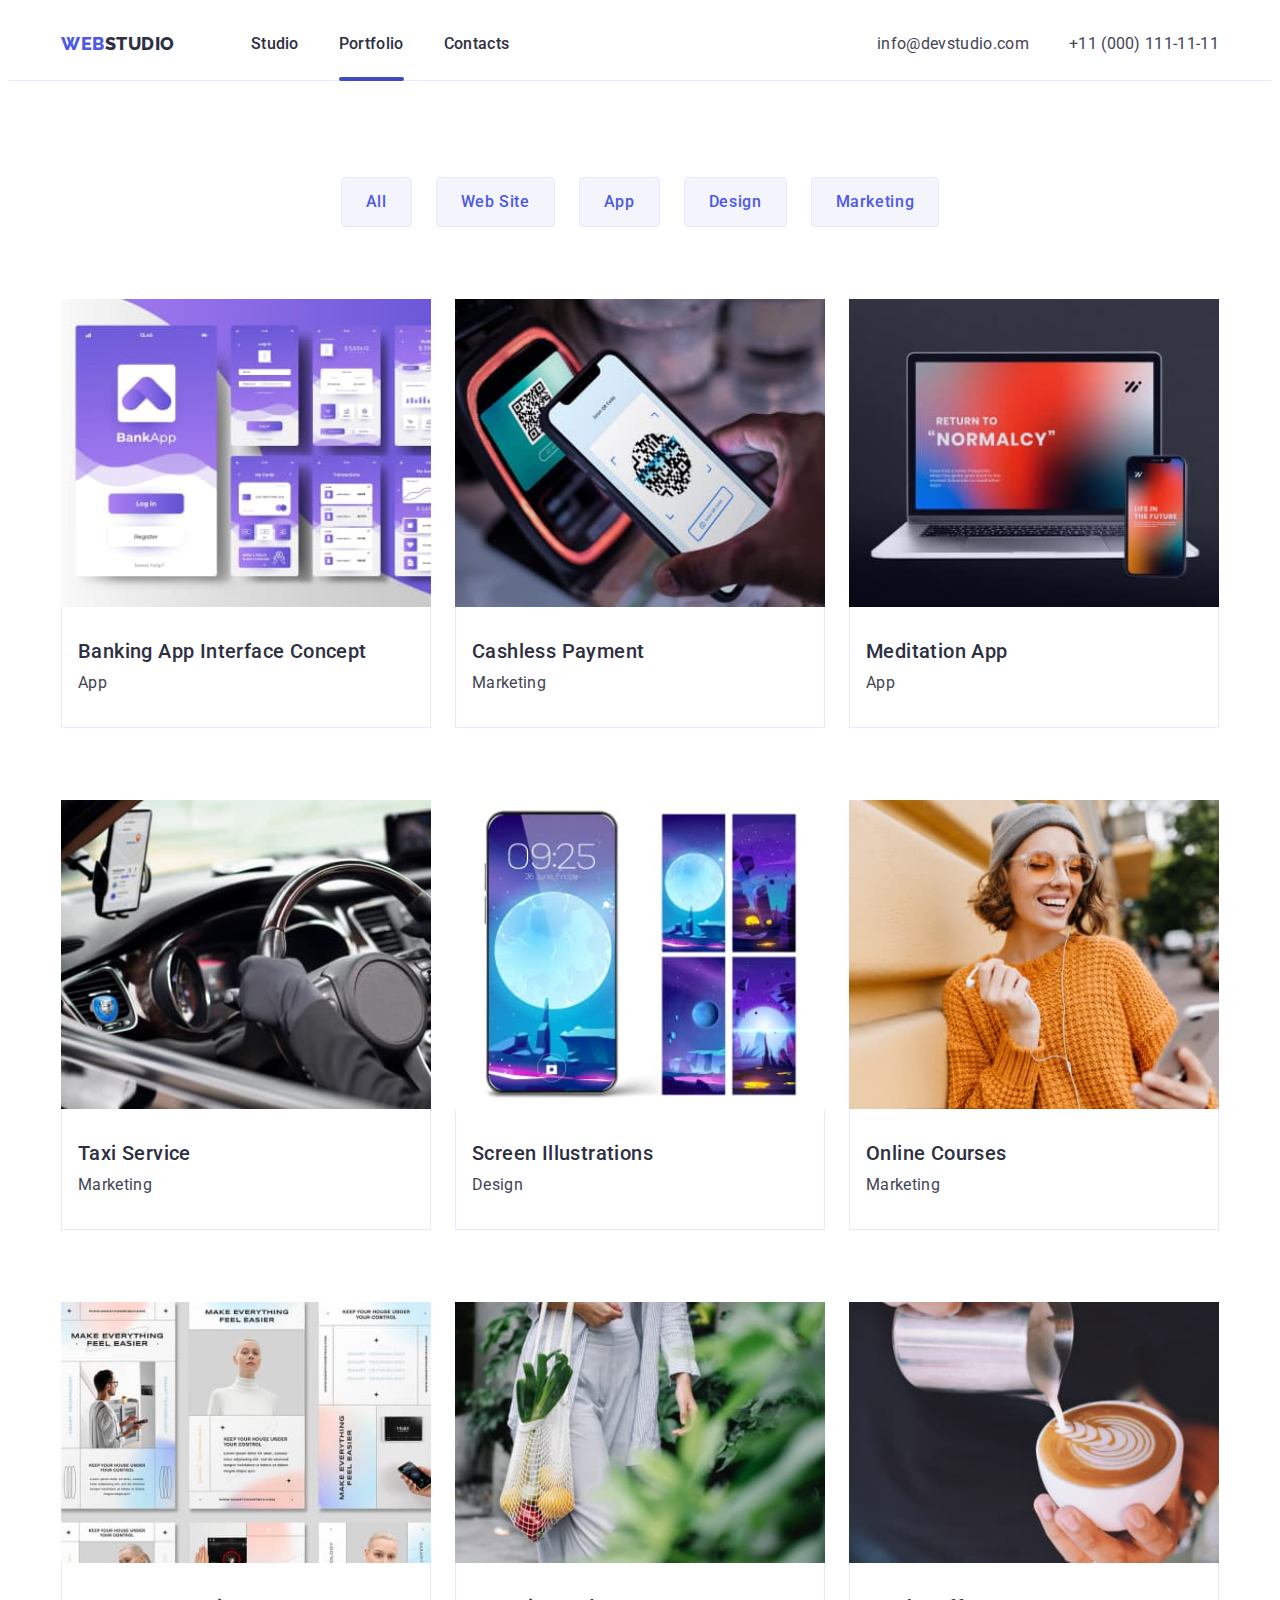
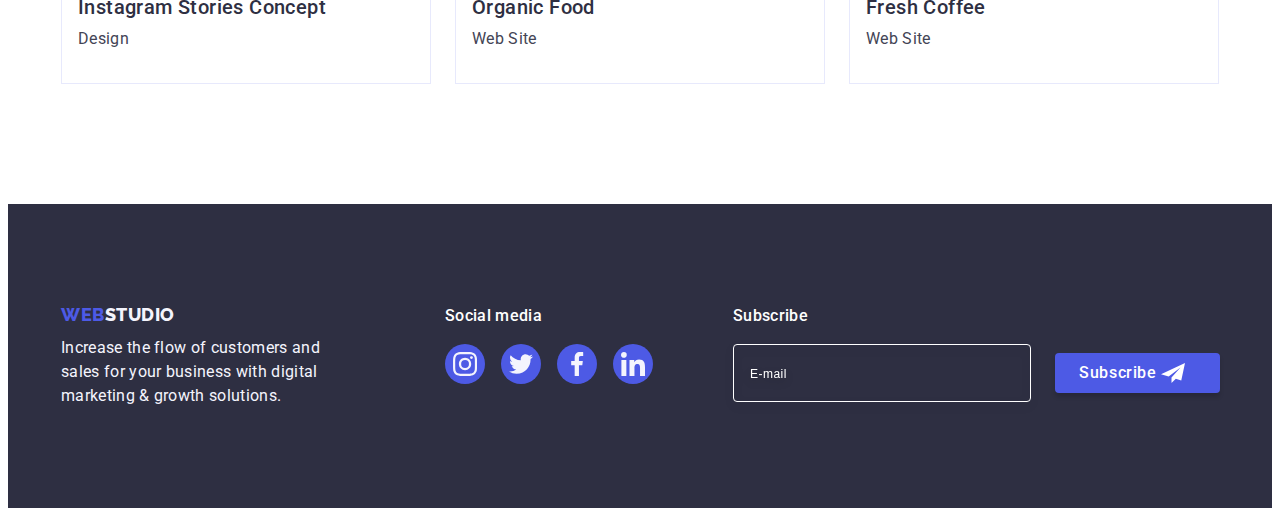
==== commit a0634a68: "Update" ====
--- a/portfolio.html
+++ b/portfolio.html
@@ -169,12 +169,35 @@
             <li class="portfolio-list-item">
               <a class="portfolio-list-link link" href="">
                 <div class="portfolio-img">
-                  <img
-                    src="./images/portfolio/banking-app-mobile.jpg"
-                    alt="Banking App Interface Concept"
-                    width="396"
-                    height="280"
-                  />
+                  <picture>
+                    <source
+                      srcset="
+                        ./images/portfolio/banking-desktop.jpg    1x,
+                        ./images/portfolio/banking-desktop-2x.jpg 2x
+                      "
+                      media="(min-width: 1158px)"
+                    />
+                    <source
+                      srcset="
+                        ./images/portfolio/banking-tab.jpg    1x,
+                        ./images/portfolio/banking-tab-2x.jpg 2x
+                      "
+                      media="(min-width: 768px)"
+                    />
+                    <source
+                      srcset="
+                        ./images/portfolio/banking-mob.jpg    1x,
+                        ./images/portfolio/banking-mob-2x.jpg 2x
+                      "
+                      media="(max-width: 767px)"
+                    />
+                    <img
+                      src="./images/portfolio/banking-mob.jpg"
+                      alt="Banking App Interface Concept"
+                      width="396"
+                      height="280"
+                    />
+                  </picture>
                   <p class="portfolio-cover-text">
                     14 Stylish and User-Friendly App Design Concepts · Task
                     Manager App · Calorie Tracker App · Exotic Fruit Ecommerce
@@ -191,12 +214,35 @@
             <li class="portfolio-list-item">
               <a class="portfolio-list-link link" href="">
                 <div class="portfolio-img">
-                  <img
-                    src="./images/portfolio/cashless-pay-mobile.jpg"
-                    alt="Cashless Payment"
-                    width="396"
-                    height="280"
-                  />
+                  <picture>
+                    <source
+                      srcset="
+                        ./images/portfolio/cashless-desktop.jpg    1x,
+                        ./images/portfolio/cashless-desktop-2x.jpg 2x
+                      "
+                      media="(min-width: 1158px)"
+                    />
+                    <source
+                      srcset="
+                        ./images/portfolio/cashless-tab.jpg    1x,
+                        ./images/portfolio/cashless-tab-2x.jpg 2x
+                      "
+                      media="(min-width: 768px)"
+                    />
+                    <source
+                      srcset="
+                        ./images/portfolio/cashless-mob.jpg    1x,
+                        ./images/portfolio/cashless-mob-2x.jpg 2x
+                      "
+                      media="(max-width: 767px)"
+                    />
+                    <img
+                      src="./images/portfolio/cashless-mob.jpg"
+                      alt="Cashless Payment"
+                      width="396"
+                      height="280"
+                    />
+                  </picture>
                   <p class="portfolio-cover-text">
                     14 Stylish and User-Friendly App Design Concepts · Task
                     Manager App · Calorie Tracker App · Exotic Fruit Ecommerce
@@ -213,12 +259,35 @@
             <li class="portfolio-list-item">
               <a class="portfolio-list-link link" href="">
                 <div class="portfolio-img">
-                  <img
-                    src="./images/portfolio/mediation-app-mobile.jpg"
-                    alt="Meditation App"
-                    width="396"
-                    height="280"
-                  />
+                  <picture>
+                    <source
+                      srcset="
+                        ./images/portfolio/meditation-desktop.jpg    1x,
+                        ./images/portfolio/meditation-desktop-2x.jpg 2x
+                      "
+                      media="(min-width: 1158px)"
+                    />
+                    <source
+                      srcset="
+                        ./images/portfolio/meditation-tab.jpg    1x,
+                        ./images/portfolio/meditation-tab-2x.jpg 2x
+                      "
+                      media="(min-width: 768px)"
+                    />
+                    <source
+                      srcset="
+                        ./images/portfolio/meditation-mob.jpg    1x,
+                        ./images/portfolio/meditation-mob-2x.jpg 2x
+                      "
+                      media="(max-width: 767px)"
+                    />
+                    <img
+                      src="./images/portfolio/meditation-mob.jpg"
+                      alt="Meditation App"
+                      width="396"
+                      height="280"
+                    />
+                  </picture>
                   <p class="portfolio-cover-text">
                     14 Stylish and User-Friendly App Design Concepts · Task
                     Manager App · Calorie Tracker App · Exotic Fruit Ecommerce
@@ -235,12 +304,35 @@
             <li class="portfolio-list-item">
               <a class="portfolio-list-link link" href="">
                 <div class="portfolio-img">
-                  <img
-                    src="./images/portfolio/taxi-serv-mobile.jpg"
-                    alt="Taxi Service"
-                    width="396"
-                    height="280"
-                  />
+                  <picture>
+                    <source
+                      srcset="
+                        ./images/portfolio/taxi-desktop.jpg    1x,
+                        ./images/portfolio/taxi-desktop-2x.jpg 2x
+                      "
+                      media="(min-width: 1158px)"
+                    />
+                    <source
+                      srcset="
+                        ./images/portfolio/taxi-tab.jpg    1x,
+                        ./images/portfolio/taxi-tab-2x.jpg 2x
+                      "
+                      media="(min-width: 768px)"
+                    />
+                    <source
+                      srcset="
+                        ./images/portfolio/taxi-mob.jpg    1x,
+                        ./images/portfolio/taxi-mob-2x.jpg 2x
+                      "
+                      media="(max-width: 767px)"
+                    />
+                    <img
+                      src="./images/portfolio/taxi-mob.jpg"
+                      alt="Taxi Service"
+                      width="396"
+                      height="280"
+                    />
+                  </picture>
                   <p class="portfolio-cover-text">
                     14 Stylish and User-Friendly App Design Concepts · Task
                     Manager App · Calorie Tracker App · Exotic Fruit Ecommerce
@@ -257,12 +349,35 @@
             <li class="portfolio-list-item">
               <a class="portfolio-list-link link" href="">
                 <div class="portfolio-img">
-                  <img
-                    src="./images/portfolio/screen-mobile.jpg"
-                    alt="Screen Illustrations"
-                    width="396"
-                    height="280"
-                  />
+                  <picture>
+                    <source
+                      srcset="
+                        ./images/portfolio/screen-desktop.jpg    1x,
+                        ./images/portfolio/screen-desktop-2x.jpg 2x
+                      "
+                      media="(min-width: 1158px)"
+                    />
+                    <source
+                      srcset="
+                        ./images/portfolio/screen-tab.jpg    1x,
+                        ./images/portfolio/screen-tab-2x.jpg 2x
+                      "
+                      media="(min-width: 768px)"
+                    />
+                    <source
+                      srcset="
+                        ./images/portfolio/screen-mob.jpg    1x,
+                        ./images/portfolio/screen-mob-2x.jpg 2x
+                      "
+                      media="(max-width: 767px)"
+                    />
+                    <img
+                      src="./images/portfolio/screen-mob.jpg"
+                      alt="Screen Illustrations"
+                      width="396"
+                      height="280"
+                    />
+                  </picture>
                   <p class="portfolio-cover-text">
                     14 Stylish and User-Friendly App Design Concepts · Task
                     Manager App · Calorie Tracker App · Exotic Fruit Ecommerce
@@ -279,12 +394,35 @@
             <li class="portfolio-list-item">
               <a class="portfolio-list-link link" href="">
                 <div class="portfolio-img">
-                  <img
-                    src="./images/portfolio/online-mobile.jpg"
-                    alt="Online Courses"
-                    width="396"
-                    height="280"
-                  />
+                  <picture>
+                    <source
+                      srcset="
+                        ./images/portfolio/courses-desktop.jpg    1x,
+                        ./images/portfolio/courses-desktop-2x.jpg 2x
+                      "
+                      media="(min-width: 1158px)"
+                    />
+                    <source
+                      srcset="
+                        ./images/portfolio/courses-tab.jpg    1x,
+                        ./images/portfolio/courses-tab-2x.jpg 2x
+                      "
+                      media="(min-width: 768px)"
+                    />
+                    <source
+                      srcset="
+                        ./images/portfolio/courses-mob.jpg    1x,
+                        ./images/portfolio/courses-mob-2x.jpg 2x
+                      "
+                      media="(max-width: 767px)"
+                    />
+                    <img
+                      src="./images/portfolio/courses-mob.jpg"
+                      alt="Online Courses"
+                      width="396"
+                      height="280"
+                    />
+                  </picture>
                   <p class="portfolio-cover-text">
                     14 Stylish and User-Friendly App Design Concepts · Task
                     Manager App · Calorie Tracker App · Exotic Fruit Ecommerce
@@ -301,12 +439,35 @@
             <li class="portfolio-list-item">
               <a class="portfolio-list-link link" href="">
                 <div class="portfolio-img">
-                  <img
-                    src="./images/portfolio/instagram-mobile.jpg"
-                    alt="Instagram Stories Concept"
-                    width="396"
-                    height="280"
-                  />
+                  <picture>
+                    <source
+                      srcset="
+                        ./images/portfolio/instagram-desktop.jpg    1x,
+                        ./images/portfolio/instagram-desktop-2x.jpg 2x
+                      "
+                      media="(min-width: 1158px)"
+                    />
+                    <source
+                      srcset="
+                        ./images/portfolio/instagram-tab.jpg    1x,
+                        ./images/portfolio/instagram-tab-2x.jpg 2x
+                      "
+                      media="(min-width: 768px)"
+                    />
+                    <sourceinstagram
+                      srcset="
+                        ./images/portfolio/instagram-mob.jpg    1x,
+                        ./images/portfolio/instagram-mob-2x.jpg 2x
+                      "
+                      media="(max-width: 767px)"
+                    />
+                    <img
+                      src="./images/portfolio/instagram-mob.jpg"
+                      alt="Instagram Stories Concept"
+                      width="396"
+                      height="280"
+                    />
+                  </picture>
                   <p class="portfolio-cover-text">
                     14 Stylish and User-Friendly App Design Concepts · Task
                     Manager App · Calorie Tracker App · Exotic Fruit Ecommerce
@@ -323,12 +484,35 @@
             <li class="portfolio-list-item">
               <a class="portfolio-list-link link" href="">
                 <div class="portfolio-img">
-                  <img
-                    src="./images/portfolio/organic-mobile.jpg"
-                    alt="Organic Food"
-                    width="396"
-                    height="280"
-                  />
+                  <picture>
+                    <source
+                      srcset="
+                        ./images/portfolio/food-desktop.jpg    1x,
+                        ./images/portfolio/food-desktop-2x.jpg 2x
+                      "
+                      media="(min-width: 1158px)"
+                    />
+                    <source
+                      srcset="
+                        ./images/portfolio/food-tab.jpg    1x,
+                        ./images/portfolio/food-tab-2x.jpg 2x
+                      "
+                      media="(min-width: 768px)"
+                    />
+                    <sourceinstagram
+                      srcset="
+                        ./images/portfolio/food-mob.jpg    1x,
+                        ./images/portfolio/food-mob-2x.jpg 2x
+                      "
+                      media="(max-width: 767px)"
+                    />
+                    <img
+                      src="./images/portfolio/food-mob.jpg"
+                      alt="Organic Food"
+                      width="396"
+                      height="280"
+                    />
+                  </picture>
                   <p class="portfolio-cover-text">
                     14 Stylish and User-Friendly App Design Concepts · Task
                     Manager App · Calorie Tracker App · Exotic Fruit Ecommerce
@@ -345,12 +529,35 @@
             <li class="portfolio-list-item">
               <a class="portfolio-list-link link" href="">
                 <div class="portfolio-img">
-                  <img
-                    src="./images/portfolio/coffee-mobile.jpg"
-                    alt="Cup of coffee"
-                    width="396"
-                    height="280"
-                  />
+                  <picture>
+                    <source
+                      srcset="
+                        ./images/portfolio/coffee-desktop.jpg    1x,
+                        ./images/portfolio/coffee-desktop-2x.jpg 2x
+                      "
+                      media="(min-width: 1158px)"
+                    />
+                    <source
+                      srcset="
+                        ./images/portfolio/coffee-tab.jpg    1x,
+                        ./images/portfolio/coffee-tab-2x.jpg 2x
+                      "
+                      media="(min-width: 768px)"
+                    />
+                    <sourceinstagram
+                      srcset="
+                        ./images/portfolio/coffee-mob.jpg    1x,
+                        ./images/portfolio/coffee-mob-2x.jpg 2x
+                      "
+                      media="(max-width: 767px)"
+                    />
+                    <img
+                      src="./images/portfolio/coffee-mob.jpg"
+                      alt="Cup of coffee"
+                      width="396"
+                      height="280"
+                    />
+                  </picture>
                   <p class="portfolio-cover-text">
                     14 Stylish and User-Friendly App Design Concepts · Task
                     Manager App · Calorie Tracker App · Exotic Fruit Ecommerce
--- a/css/main.min.css
+++ b/css/main.min.css
@@ -1 +1 @@
-:root{--title-text: #2e2f42;--subtitle: #434455;--primary-brand-pgup: #2e2f42;--primary-brand-pgdn: #f4f4fd;--background-body: #ffffff;--background-hero: #2e2f42;--background-hero-gradient: linear-gradient( rgba(46, 47, 66, 0.7), rgba(46, 47, 66, 0.7) );--team-img-gap: 24px;--portfolio-img-gap: 24px;--portfolio-card-border: #e7e9fc;--footer-subtitle-color: #ffffff;--footer-text-color: #f4f4fd;--background-footer: #2e2f42;--portfolio-btn-text: #4d5ae5;--portfolio-background-btn: #f4f4fd;--portfolio-btn-text-hover: #ffffff;--portfolio-btn-background-hover: #404bbf;--transition-hover-focus: 250ms cubic-bezier(0.4, 0, 0.2, 1);--modal-close-black: #2e2f42;--modal-close-white: #ffffff;--modal-btn-bckg: #e7e9fc;--modal-btn-bckg-hover: #404bbf}.visually-hidden{position:absolute;width:1px;height:1px;margin:-1px;border:0;padding:0;white-space:nowrap;clip-path:inset(100%);clip:rect(0 0 0 0);overflow:hidden}.list{list-style:none}.link{text-decoration:none}h1,h2,h3,h4,p{margin:0}ul,ol{margin:0;padding-left:0}img{display:block;max-width:100%;height:auto}body{font-family:"Roboto",sans-serif;color:var(--subtitle);background-color:var(--background-body)}.container{width:100%;height:100%;padding:0 15px}@media screen and (min-width: 428px){.container{width:426px;margin:0 auto}}@media screen and (min-width: 768px){.container{width:768px}}@media screen and (min-width: 1158px){.container{width:1158px}}.section{padding-top:96px;padding-bottom:96px}@media screen and (min-width: 1158px){.section{padding-top:120px;padding-bottom:120px}}.logo{font-family:"Raleway",sans-serif;font-weight:800;font-size:18px;line-height:1.17;display:flex;align-items:center;letter-spacing:.03em;text-transform:uppercase;color:#4d5ae5}.footer-logo{color:var(--primary-brand-pgdn)}.header-logo{color:var(--primary-brand-pgup);margin-right:76px}@media screen and (max-width: 767px){.mobile-menu{position:fixed;z-index:1000;top:0;left:0;width:100%;height:100%;background-color:#fff;box-shadow:0px 2px 1px rgba(46,47,66,.08),0px 1px 1px rgba(46,47,66,.16),0px 1px 6px rgba(46,47,66,.08);transition:opacity var(--transition-hover-focus),visibility var(--transition-hover-focus)}.mobile-menu-container{position:relative;padding:24px 24px 40px 40px;display:flex;flex-direction:column;justify-content:space-between}.mobile-menu-open{background-color:rgba(0,0,0,0);border:none;padding:0;line-height:0;padding-right:3px}.mobile-menu-icon{stroke:#2e2e2e}.mobile-close-btn{width:24px;height:24px;background-color:var(--modal-btn-bckg);border:1px solid rgba(0,0,0,.1);border-radius:50%;display:flex;justify-content:center;align-items:center;margin-left:auto}.mobile-menu-list{display:flex;flex-direction:column;gap:40px;margin-top:32px}.mobile-menu-link{font-weight:700;font-size:36px;line-height:1.11;letter-spacing:.02em;text-transform:capitalize;color:#2e2f42}.mobile-menu-link:is(:hover,:focus){color:#404bbf}.mobile-address-list{display:flex;flex-direction:column;gap:40px}.mobile-address-list .phone{font-weight:700;font-size:36px;line-height:1.11;letter-spacing:.02em;text-transform:capitalize;text-align:center;color:#434455}.mobile-address-list .email{font-weight:500;font-size:20px;line-height:1.2;letter-spacing:.02em;color:#434455}.mobile-address-link:is(:hover,:focus){color:#4d5ae5}.mobile-media-list{gap:56px;margin-top:48px;display:flex;justify-content:flex-start}}@media screen and (max-width: 427px){.mobile-address-list .phone{font-size:26px}.mobile-media-list{gap:32px}}@media screen and (min-width: 768px){.mobile-menu{display:none}}.button{font-family:inherit;font-weight:500;font-size:16px;line-height:1.5;letter-spacing:.04em;color:#fff;border:none;cursor:pointer;background:#4d5ae5;display:block;box-shadow:0px 4px 4px rgba(0,0,0,.15);border-radius:4px;padding:16px 32px;margin:0 auto;transition:background-color var(--transition-hover-focus)}.button:is(:hover,:focus){background-color:#404bbf}.section-title{font-size:36px;line-height:1.11;text-align:center;letter-spacing:.02em;text-transform:capitalize;margin-bottom:72px}.section-suptitle{font-weight:500;font-size:16px;line-height:1.5;letter-spacing:.02em}.section-text{font-size:16px;line-height:1.5;letter-spacing:.02em}.soc-media-list{display:flex;justify-content:center;gap:24px}.soc-media-item{width:40px;height:40px}.soc-media-link{width:100%;height:100%;border-radius:50%;background-color:#4d5ae5;display:flex;justify-content:center;align-items:center;transition:background-color var(--transition-hover-focus)}.soc-media-link:hover{background-color:#404bbf}.backdrop{position:fixed;top:0;width:100%;height:100%;background-color:rgba(46,47,66,.4);transition:opacity var(--transition-hover-focus),visibility var(--transition-hover-focus)}.is-hidden{opacity:0;visibility:hidden;pointer-events:none}.no-scroll{overflow:hidden}.modal{position:absolute;width:392px;min-height:584px;background:#fcfcfc;box-shadow:0px 1px 1px rgba(0,0,0,.14),0px 1px 3px rgba(0,0,0,.12),0px 2px 1px rgba(0,0,0,.2);border-radius:4px;top:50%;left:50%;transform:translate(-50%, -50%) scale(1) rotate(0deg);transition:transform var(--transition-hover-focus);padding:24px}.backdrop.is-hidden .modal{transform:translate(-50%, -50%) scale(0) rotate(180deg)}.modal-close-btn{width:24px;height:24px;background-color:var(--modal-btn-bckg);border:1px solid rgba(0,0,0,.1);border-radius:50%;display:flex;justify-content:center;align-items:center;margin-left:auto;transition:background-color var(--transition-hover-focus)}.modal-close-btn:is(:hover,:focus){background-color:var(--modal-btn-bckg-hover)}.icon-close-btn{fill:var(--modal-close-black);transition:fill var(--transition-hover-focus)}.modal-close-btn:is(:hover,:focus) .icon-close-btn{fill:var(--modal-close-white)}.modal-title{font-weight:500;font-size:16px;line-height:1.5;text-align:center;letter-spacing:.02em;color:#2e2f42;margin-top:24px;margin-bottom:16px}.modal-input{width:100%;height:40px;border:1px solid rgba(46,47,66,.4);border-radius:4px;padding-left:38px;outline:none}.modal-input:focus{border:1px solid #4d5ae5}.input-text{display:inline-block;font-size:12px;line-height:1.17;letter-spacing:.04em;color:#8e8f99;margin-bottom:4px}.input-wrap{position:relative}.input-icon{position:absolute;left:16px;top:50%;transform:translateY(-50%)}.modal-input:focus+.input-icon{fill:#4d5ae5}.textarea{width:100%;height:120px;border:1px solid rgba(46,47,66,.4);border-radius:4px;padding-top:8px;padding-left:16px;outline:rgba(0,0,0,0);resize:none}.textarea::placeholder{font-size:12px;line-height:1.17;letter-spacing:.04em;color:rgba(46,47,66,.4)}.modal-btn-title{min-width:169px;height:57px;margin-top:24px}.checkbox-text{font-size:12px;line-height:1.17px;letter-spacing:.04em;color:#8e8f99;display:flex;align-items:center;margin-top:16px}.checkbox-text span{width:16px;height:16px;letter-spacing:.04em;border:1px solid rgba(46,47,66,.4);border-radius:2px;margin-right:8px;display:flex;justify-content:center;align-items:center;fill:rgba(0,0,0,0)}.input-check:checked+.checkbox-text span{background:#404bbf;fill:#f4f4fd}@media screen and (max-width: 427px){.modal{width:290px}.modal-title{font-size:11px}.checkbox-text{font-size:8px}.checkbox-text span{width:13px;height:13px}}@media screen and (min-width: 678px){.modal{width:408px}}.header{padding-top:24px;padding-bottom:22px}.header-container{display:flex;align-items:center;justify-content:space-between}@media screen and (max-width: 767px){.header-list,.header-address{display:none}}@media screen and (min-width: 768px){.mobile-menu-open{display:none}.header{padding-bottom:16px;border-bottom:1px solid #e7e9fc}.navigation{display:flex}.header-address{font-style:normal}.header-logo{margin-right:120px}.header-list{display:flex;gap:40px}.header-list-item{position:relative}.active-page::after{content:"";display:block;width:100%;height:4px;background-color:#404bbf;border-radius:2px;position:absolute;top:48px}.header-list-link{font-weight:500;font-size:16px;line-height:1.5;letter-spacing:.02em;color:var(--title-text);transition:color var(--transition-hover-focus)}.header-list-link:is(:hover,:focus){color:#404bbf}.address-list{display:flex;flex-direction:column;gap:12px}.address-link{font-size:12px;line-height:1.17;letter-spacing:.04em;color:#434455;transition:color var(--transition-hover-focus)}.address-link:is(:hover,:focus){color:#404bbf}}@media screen and (min-width: 1158px){.header{padding-bottom:24px}.header-container{justify-content:flex-start}.header-logo{margin-right:76px}.active-page::after{top:45px}.header-address{display:flex;margin-left:auto}.address-list{flex-direction:row;gap:40px}.address-link{font-size:16px;line-height:1.5;letter-spacing:.02em}}.hero{height:432px;max-width:428px;margin:0 auto;background-color:var(--background-hero);background-image:var(--background-hero-gradient),url(../images/hero-bg-table.jpg);background-repeat:no-repeat;background-position:center;background-size:cover;padding-top:112px;padding-bottom:112px}@media(min-device-pixel-ratio: 2),(min-resolution: 192dpi),(min-resolution: 2dppx){.hero{background-image:var(--background-hero-gradient),url(../images/hero-bg-table-2x.jpg)}}.main-title{font-size:36px;line-height:1.11;text-align:center;color:#fff;letter-spacing:.02em;text-transform:capitalize;max-width:320px;margin-left:auto;margin-right:auto;margin-bottom:72px}@media screen and (max-width: 427px){.main-title{font-size:28px}.hero{background-image:var(--background-hero-gradient),url(../images/hero-bg-mobile.jpg)}}@media screen and (max-width: 427px)and (min-device-pixel-ratio: 2),screen and (max-width: 427px)and (min-resolution: 192dpi),screen and (max-width: 427px)and (min-resolution: 2dppx){.hero{background-image:var(--background-hero-gradient),url(../images/hero-bg-mobile-2x.jpg)}}@media screen and (min-width: 768px){.hero{height:436px;max-width:768px;background-image:var(--background-hero-gradient),url(../images/hero-bg-desktop.jpg)}}@media screen and (min-width: 768px)and (min-device-pixel-ratio: 2),screen and (min-width: 768px)and (min-resolution: 192dpi),screen and (min-width: 768px)and (min-resolution: 2dppx){.hero{background-image:var(--background-hero-gradient),url(../images/hero-bg-desktop-2x.jpg)}}@media screen and (min-width: 768px){.main-title{font-size:56px;margin-bottom:36px;max-width:496px}}@media screen and (min-width: 1158px){.hero{height:600px;max-width:1400px;padding-top:188px;padding-bottom:188px}.main-title{font-size:56px;line-height:1.07;max-width:496px;margin-bottom:48px}}.principles-icon{display:none}.principles-wrapper{display:flex;flex-direction:column;gap:72px}.principles-title{color:var(--title-text);text-align:center;margin-bottom:8px}.principles-description{color:var(--subtitle)}@media screen and (max-width: 427px){.principles-description{font-size:12px}}@media screen and (min-width: 768px){.principles-wrapper{flex-direction:row;flex-wrap:wrap;gap:72px 24px}.principles-item{max-width:356px}.principles-title{font-weight:500;font-size:20px;line-height:1.2;text-align:start}.principles-description{align-items:flex-start}}@media screen and (min-width: 1158px){.principles-item{max-width:264px}.principles-icon-list{display:flex;gap:24px}.principles-icon{display:initial}.principles-icon-items{display:flex;justify-content:center;align-items:center;min-width:264px;height:112px;background-color:#f4f4fd;border-radius:4px}.principles-title{max-width:264px;color:var(--title-text);margin:8px 0}.principles-description{color:var(--subtitle)}}.work{display:none}@media screen and (min-width: 1158px){.work{display:block;padding-top:0}.work-wrapper{display:flex;flex-wrap:wrap;gap:24px 24px}.work-list-item{flex-basis:calc((100% - 48px)/3)}.work-title{color:var(--title-text)}}.team{background-color:#f4f4fd}.team-wrapper{display:flex;flex-wrap:wrap;justify-content:center;gap:72px}.team-list-item{background-color:#fff;border-radius:10px;overflow:hidden;box-shadow:0px 1px 6px rgba(46,47,66,.08),0px 1px 1px rgba(46,47,66,.16),0px 2px 1px rgba(46,47,66,.08)}.team-main-title{color:var(--title-text)}.team-title{font-size:20px;line-height:1.2;text-align:center;color:var(--title-text)}.team-position{text-align:center;color:var(--subtitle);margin-top:8px;margin-bottom:8px}.img-content{padding:32px 16px}@media screen and (min-width: 768px){.team-container{max-width:582px}.team-wrapper{gap:64px 24px}.team-list-item{flex-basis:calc((100% - 24px)/2)}}@media screen and (min-width: 1158px){.team-container{max-width:1158px}.team-wrapper .team-list-item{flex-basis:calc((100% - 72px)/4)}}.customers-title{color:var(--title-text)}.customers-list{display:flex;flex-wrap:wrap;justify-content:center;gap:72px 16px}.costomers-item{flex-basis:calc((100% - 16px)/2)}.customers-link{display:flex;justify-content:center;align-items:center;border:1px solid #8e8f99;border-radius:4px;min-width:190px;height:88px;color:#8e8f99;transition:color var(--transition-hover-focus),border var(--transition-hover-focus)}.customers-link:is(:hover,:focus){border:1px solid #404bbf;color:#404bbf}.customer-logo-icon{fill:currentColor}@media screen and (max-width: 427px){.customers-link{min-width:138px}.customers-list{gap:72px 14px}}@media screen and (min-width: 678px){.customers-list{gap:72px 24px}.costomers-item{flex-basis:calc((100% - 48px)/3)}.customers-link{min-width:168px}}@media screen and (min-width: 1158px){.customers-list{flex-wrap:nowrap;justify-content:space-between;gap:24px}}.footer{background-color:var(--background-footer);padding-top:96px;padding-bottom:96px}.footer-wrapper{display:flex;flex-direction:column;align-items:center}.footer-suptitle{color:var(--footer-subtitle-color);max-width:208px;margin-bottom:16px}.logo-footer-desc{display:flex;flex-direction:column;justify-content:center;align-items:center;max-width:268px;margin-bottom:72px}.footer-text{color:var(--footer-text-color);min-width:268px;margin-top:16px}.footer-soc-media{display:flex;flex-direction:column;gap:16px;min-width:208px;align-items:center;margin-bottom:72px}.footer-media-list{gap:16px}.footer-link:hover{background-color:#31d0aa}.subscribe{display:flex;flex-direction:column;align-items:center;gap:16px}.subscribe-subtitle{color:#fff}.subscribe-form{display:flex;flex-direction:column;align-items:center;gap:16px;position:relative}.subscribe-input{min-width:398px;height:40px;border:1px solid #fff;filter:drop-shadow(0px 4px 4px rgba(0, 0, 0, 0.15));border-radius:4px;background:rgba(0,0,0,0);outline:none;padding:8px 16px;color:#fff}.subscribe-input::placeholder{font-size:12px;line-height:2;letter-spacing:.04em;color:#fff}.subscribe-btn{min-width:165px;height:40px;display:flex;align-items:center;text-align:center;padding:8px 16px;transition:background-color var(--transition-hover-focus)}.subscribe-btn:is(:hover,:focus){background-color:#404bbf}.subscribe-btn span{fill:#fff}.icon-subscribe-btn{position:absolute;right:auto;bottom:50%;transform:translateY(198%)}@media screen and (max-width: 427px){.footer-wrapper{display:flex;flex-direction:column;align-items:center}.subscribe-input{min-width:290px}.icon-subscribe-btn{transform:translateY(165%)}}@media screen and (min-width: 768px){.footer-wrapper{display:block}.logo-footer-desc{margin-bottom:initial}.footer-inner{display:flex;flex-direction:row;padding-left:108px;gap:24px;margin-bottom:72px}.logo-footer-desc{align-items:flex-start}.footer-soc-media{align-items:flex-start;margin-bottom:initial}.subscribe{align-items:flex-start;padding-left:108px}.subscribe-form{flex-direction:row;gap:24px}.subscribe-input{min-width:264px}.icon-subscribe-btn{transform:translateY(50%)}}@media screen and (min-width: 1158px){.footer{padding-top:100px;padding-bottom:100px}.footer-wrapper{display:flex;flex-direction:row;align-items:baseline}.footer-inner{padding-left:initial;gap:initial;margin-bottom:initial}.footer-suptitle{margin-bottom:initial}.logo-footer-desc{flex-direction:column;min-width:264px}.footer-text{min-width:264px;margin-top:11px}.footer-soc-media{margin-left:120px}.footer-media-list{gap:16px}.footer-link:hover{background-color:#31d0aa}.subscribe{margin-left:80px;padding-left:initial}.subscribe-input{min-width:264px;height:40px;border:1px solid #fff;filter:drop-shadow(0px 4px 4px rgba(0, 0, 0, 0.15));border-radius:4px;background:rgba(0,0,0,0);outline:none;padding:8px 16px;color:#fff}.subscribe-input::placeholder{font-size:12px;line-height:2;letter-spacing:.04em;color:#fff}.subscribe-btn{min-width:165px;height:40px;display:flex;align-items:center;text-align:center;padding:8px 24px;transition:background-color var(--transition-hover-focus)}.subscribe-btn:is(:hover,:focus){background-color:#404bbf}.subscribe-btn span{fill:#fff}.icon-subscribe-btn{position:absolute;right:auto;bottom:50%;transform:translateY(50%)}}.portfolio-hero{padding-top:48px;padding-bottom:48px}.portfolio-hero-wrapper{display:flex;flex-wrap:wrap;justify-content:flex-start;margin-bottom:72px;gap:16px 24px}.hero-portfolio-btn{font-family:inherit;width:100%;height:100%;font-weight:500;font-size:16px;line-height:1.5;display:flex;flex-direction:row;justify-content:center;align-items:center;padding:12px 24px;letter-spacing:.04em;color:var(--portfolio-btn-text);background-color:var(--portfolio-background-btn);border:1px solid #e7e9fc;border-radius:4px;transition:color var(--transition-hover-focus),background-color var(--transition-hover-focus),box-shadow var(--transition-hover-focus)}.hero-portfolio-btn:is(:hover,:focus){color:var(--portfolio-btn-text-hover);background-color:var(--portfolio-btn-background-hover);box-shadow:0px 3px 1px rgba(0,0,0,.1),0px 2px 1px rgba(0,0,0,.08),0px 2px 2px rgba(0,0,0,.12)}.portfolio-list-wrapper{display:flex;flex-wrap:wrap;gap:48px}.portfolio-list-link{transition:box-shadow var(--transition-hover-focus)}.portfolio-list-link:is(:hover,:focus){box-shadow:0px 1px 6px rgba(46,47,66,.08),0px 1px 1px rgba(46,47,66,.16),0px 2px 1px rgba(46,47,66,.08)}.portfolio-list-link:is(:hover,:focus) .portfolio-cover-text{transform:translate(0)}.portfolio-title{font-weight:500;font-size:20px;line-height:1.2;letter-spacing:.02em;color:var(--title-text)}.portfolio-description{font-size:16px;line-height:1.5;letter-spacing:.02em;color:var(--subtitle);margin-top:8px}.img-description{padding-top:32px;padding-bottom:32px;padding-left:16px;border:1px solid var(--portfolio-card-border);border-top:#4d5ae5}.portfolio-img{position:relative;overflow:hidden}.portfolio-cover-text{position:absolute;font-size:16px;line-height:1.5;letter-spacing:.02em;color:#f4f4fd;background-color:none;padding-top:40px;padding-right:32px;padding-left:32px;height:100%;top:0;transform:translateY(100%);transition:transform var(--transition-hover-focus)}@media screen and (min-width: 768px){.portfolio-hero-wrapper{justify-content:center;margin-bottom:64px;gap:24px}.portfolio-list-wrapper{display:flex;flex-wrap:wrap;gap:72px 24px}.portfolio-list-item{display:flex;flex-basis:calc((100% - 24px)/2)}.portfolio-list-link{transition:box-shadow var(--transition-hover-focus)}.portfolio-list-link:is(:hover,:focus){box-shadow:0px 1px 6px rgba(46,47,66,.08),0px 1px 1px rgba(46,47,66,.16),0px 2px 1px rgba(46,47,66,.08)}.portfolio-list-link:is(:hover,:focus) .portfolio-cover-text{transform:translate(0)}}@media screen and (min-width: 1158px){.portfolio-hero{padding-top:96px;padding-bottom:120px}.portfolio-hero-wrapper{display:flex;justify-content:center;margin-bottom:72px;gap:24px}.hero-portfolio-btn{font-family:inherit;width:100%;height:100%;font-weight:500;font-size:16px;line-height:1.5;display:flex;flex-direction:row;justify-content:center;align-items:center;padding:12px 24px;letter-spacing:.04em;color:var(--portfolio-btn-text);background-color:var(--portfolio-background-btn);border:1px solid #e7e9fc;border-radius:4px;transition:color var(--transition-hover-focus),background-color var(--transition-hover-focus),box-shadow var(--transition-hover-focus)}.hero-portfolio-btn:is(:hover,:focus){color:var(--portfolio-btn-text-hover);background-color:var(--portfolio-btn-background-hover);box-shadow:0px 3px 1px rgba(0,0,0,.1),0px 2px 1px rgba(0,0,0,.08),0px 2px 2px rgba(0,0,0,.12)}.portfolio-list-wrapper{display:flex;flex-wrap:wrap;gap:72px 24px}.portfolio-list-item{display:flex;flex-basis:calc((100% - 48px)/3)}.portfolio-list-link{transition:box-shadow var(--transition-hover-focus)}.portfolio-list-link:is(:hover,:focus){box-shadow:0px 1px 6px rgba(46,47,66,.08),0px 1px 1px rgba(46,47,66,.16),0px 2px 1px rgba(46,47,66,.08)}.portfolio-list-link:is(:hover,:focus) .portfolio-cover-text{transform:translate(0)}.portfolio-title{font-weight:500;font-size:20px;line-height:1.2;letter-spacing:.02em;color:var(--title-text)}.portfolio-description{font-size:16px;line-height:1.5;letter-spacing:.02em;color:var(--subtitle);margin-top:8px}.img-description{padding-top:32px;padding-bottom:32px;padding-left:16px;border:1px solid var(--portfolio-card-border);border-top:none}.portfolio-img{position:relative;overflow:hidden}.portfolio-cover-text{position:absolute;font-size:16px;line-height:1.5;letter-spacing:.02em;color:#f4f4fd;background-color:#4d5ae5;padding-top:40px;padding-right:32px;padding-left:32px;height:100%;top:0;transform:translateY(100%);transition:transform var(--transition-hover-focus)}}/*# sourceMappingURL=main.min.css.map */+:root{--title-text: #2e2f42;--subtitle: #434455;--primary-brand-pgup: #2e2f42;--primary-brand-pgdn: #f4f4fd;--background-body: #ffffff;--background-hero: #2e2f42;--background-hero-gradient: linear-gradient( rgba(46, 47, 66, 0.7), rgba(46, 47, 66, 0.7) );--team-img-gap: 24px;--portfolio-img-gap: 24px;--portfolio-card-border: #e7e9fc;--footer-subtitle-color: #ffffff;--footer-text-color: #f4f4fd;--background-footer: #2e2f42;--portfolio-btn-text: #4d5ae5;--portfolio-background-btn: #f4f4fd;--portfolio-btn-text-hover: #ffffff;--portfolio-btn-background-hover: #404bbf;--transition-hover-focus: 250ms cubic-bezier(0.4, 0, 0.2, 1);--modal-close-black: #2e2f42;--modal-close-white: #ffffff;--modal-btn-bckg: #e7e9fc;--modal-btn-bckg-hover: #404bbf}.visually-hidden{position:absolute;width:1px;height:1px;margin:-1px;border:0;padding:0;white-space:nowrap;clip-path:inset(100%);clip:rect(0 0 0 0);overflow:hidden}.list{list-style:none}.link{text-decoration:none}h1,h2,h3,h4,p{margin:0}ul,ol{margin:0;padding-left:0}img{display:block;max-width:100%;height:auto}body{font-family:"Roboto",sans-serif;color:var(--subtitle);background-color:var(--background-body)}.container{width:100%;height:100%;padding:0 15px}@media screen and (min-width: 428px){.container{width:426px;margin:0 auto}}@media screen and (min-width: 768px){.container{width:768px}}@media screen and (min-width: 1158px){.container{width:1158px}}.section{padding-top:96px;padding-bottom:96px}@media screen and (min-width: 1158px){.section{padding-top:120px;padding-bottom:120px}}.logo{font-family:"Raleway",sans-serif;font-weight:800;font-size:18px;line-height:1.17;display:flex;align-items:center;letter-spacing:.03em;text-transform:uppercase;color:#4d5ae5}.footer-logo{color:var(--primary-brand-pgdn)}.header-logo{color:var(--primary-brand-pgup);margin-right:76px}@media screen and (max-width: 767px){.mobile-menu{position:fixed;z-index:1000;top:0;left:0;width:100%;height:100%;background-color:#fff;box-shadow:0px 2px 1px rgba(46,47,66,.08),0px 1px 1px rgba(46,47,66,.16),0px 1px 6px rgba(46,47,66,.08);transition:opacity var(--transition-hover-focus),visibility var(--transition-hover-focus)}.mobile-menu-container{position:relative;padding:24px 24px 40px 40px;display:flex;flex-direction:column;justify-content:space-between}.mobile-menu-open{background-color:rgba(0,0,0,0);border:none;padding:0;line-height:0;padding-right:3px}.mobile-menu-icon{stroke:#2e2e2e}.mobile-close-btn{width:24px;height:24px;background-color:var(--modal-btn-bckg);border:1px solid rgba(0,0,0,.1);border-radius:50%;display:flex;justify-content:center;align-items:center;margin-left:auto}.mobile-menu-list{display:flex;flex-direction:column;gap:40px;margin-top:32px}.mobile-menu-link{font-weight:700;font-size:36px;line-height:1.11;letter-spacing:.02em;text-transform:capitalize;color:#2e2f42}.mobile-menu-link:is(:hover,:focus){color:#404bbf}.mobile-address-list{display:flex;flex-direction:column;gap:40px}.mobile-address-list .phone{font-weight:700;font-size:36px;line-height:1.11;letter-spacing:.02em;text-transform:capitalize;text-align:center;color:#434455}.mobile-address-list .email{font-weight:500;font-size:20px;line-height:1.2;letter-spacing:.02em;color:#434455}.mobile-address-link:is(:hover,:focus){color:#4d5ae5}.mobile-media-list{gap:56px;margin-top:48px;display:flex;justify-content:flex-start}}@media screen and (max-width: 427px){.mobile-address-list .phone{font-size:26px}.mobile-media-list{gap:32px}}@media screen and (min-width: 768px){.mobile-menu{display:none}}.button{font-family:inherit;font-weight:500;font-size:16px;line-height:1.5;letter-spacing:.04em;color:#fff;border:none;cursor:pointer;background:#4d5ae5;display:block;box-shadow:0px 4px 4px rgba(0,0,0,.15);border-radius:4px;padding:16px 32px;margin:0 auto;transition:background-color var(--transition-hover-focus)}.button:is(:hover,:focus){background-color:#404bbf}.section-title{font-size:36px;line-height:1.11;text-align:center;letter-spacing:.02em;text-transform:capitalize;margin-bottom:72px}.section-suptitle{font-weight:500;font-size:16px;line-height:1.5;letter-spacing:.02em}.section-text{font-size:16px;line-height:1.5;letter-spacing:.02em}.soc-media-list{display:flex;justify-content:center;gap:24px}.soc-media-item{width:40px;height:40px}.soc-media-link{width:100%;height:100%;border-radius:50%;background-color:#4d5ae5;display:flex;justify-content:center;align-items:center;transition:background-color var(--transition-hover-focus)}.soc-media-link:hover{background-color:#404bbf}.backdrop{position:fixed;top:0;width:100%;height:100%;background-color:rgba(46,47,66,.4);transition:opacity var(--transition-hover-focus),visibility var(--transition-hover-focus)}.is-hidden{opacity:0;visibility:hidden;pointer-events:none}.no-scroll{overflow:hidden}.modal{position:absolute;width:392px;min-height:584px;background:#fcfcfc;box-shadow:0px 1px 1px rgba(0,0,0,.14),0px 1px 3px rgba(0,0,0,.12),0px 2px 1px rgba(0,0,0,.2);border-radius:4px;top:50%;left:50%;transform:translate(-50%, -50%) scale(1) rotate(0deg);transition:transform var(--transition-hover-focus);padding:24px}.backdrop.is-hidden .modal{transform:translate(-50%, -50%) scale(0) rotate(180deg)}.modal-close-btn{width:24px;height:24px;background-color:var(--modal-btn-bckg);border:1px solid rgba(0,0,0,.1);border-radius:50%;display:flex;justify-content:center;align-items:center;margin-left:auto;transition:background-color var(--transition-hover-focus)}.modal-close-btn:is(:hover,:focus){background-color:var(--modal-btn-bckg-hover)}.icon-close-btn{fill:var(--modal-close-black);transition:fill var(--transition-hover-focus)}.modal-close-btn:is(:hover,:focus) .icon-close-btn{fill:var(--modal-close-white)}.modal-title{font-weight:500;font-size:16px;line-height:1.5;text-align:center;letter-spacing:.02em;color:#2e2f42;margin-top:24px;margin-bottom:16px}.modal-input{width:100%;height:40px;border:1px solid rgba(46,47,66,.4);border-radius:4px;padding-left:38px;outline:none}.modal-input:focus{border:1px solid #4d5ae5}.input-text{display:inline-block;font-size:12px;line-height:1.17;letter-spacing:.04em;color:#8e8f99;margin-bottom:4px}.input-wrap{position:relative}.input-icon{position:absolute;left:16px;top:50%;transform:translateY(-50%)}.modal-input:focus+.input-icon{fill:#4d5ae5}.textarea{width:100%;height:120px;border:1px solid rgba(46,47,66,.4);border-radius:4px;padding-top:8px;padding-left:16px;outline:rgba(0,0,0,0);resize:none}.textarea::placeholder{font-size:12px;line-height:1.17;letter-spacing:.04em;color:rgba(46,47,66,.4)}.modal-btn-title{min-width:169px;height:57px;margin-top:24px}.checkbox-text{font-size:12px;line-height:1.17px;letter-spacing:.04em;color:#8e8f99;display:flex;align-items:center;margin-top:16px}.checkbox-text span{width:16px;height:16px;letter-spacing:.04em;border:1px solid rgba(46,47,66,.4);border-radius:2px;margin-right:8px;display:flex;justify-content:center;align-items:center;fill:rgba(0,0,0,0)}.input-check:checked+.checkbox-text span{background:#404bbf;fill:#f4f4fd}@media screen and (max-width: 427px){.modal{width:290px}.modal-title{font-size:11px}.checkbox-text{font-size:8px}.checkbox-text span{width:13px;height:13px}}@media screen and (min-width: 678px){.modal{width:408px}}.header{padding-top:24px;padding-bottom:22px}.header-container{display:flex;align-items:center;justify-content:space-between}@media screen and (max-width: 767px){.header-list,.header-address{display:none}}@media screen and (min-width: 768px){.mobile-menu-open{display:none}.header{padding-bottom:16px;border-bottom:1px solid #e7e9fc}.navigation{display:flex}.header-address{font-style:normal}.header-logo{margin-right:120px}.header-list{display:flex;gap:40px}.header-list-item{position:relative}.active-page::after{content:"";display:block;width:100%;height:4px;background-color:#404bbf;border-radius:2px;position:absolute;top:48px}.header-list-link{font-weight:500;font-size:16px;line-height:1.5;letter-spacing:.02em;color:var(--title-text);transition:color var(--transition-hover-focus)}.header-list-link:is(:hover,:focus){color:#404bbf}.address-list{display:flex;flex-direction:column;gap:12px}.address-link{font-size:12px;line-height:1.17;letter-spacing:.04em;color:#434455;transition:color var(--transition-hover-focus)}.address-link:is(:hover,:focus){color:#404bbf}}@media screen and (min-width: 1158px){.header{padding-bottom:24px}.header-container{justify-content:flex-start}.header-logo{margin-right:76px}.active-page::after{top:45px}.header-address{display:flex;margin-left:auto}.address-list{flex-direction:row;gap:40px}.address-link{font-size:16px;line-height:1.5;letter-spacing:.02em}}.hero{height:432px;max-width:428px;margin:0 auto;background-color:var(--background-hero);background-image:var(--background-hero-gradient),url(../images/hero-bg-table.jpg);background-repeat:no-repeat;background-position:center;background-size:cover;padding-top:112px;padding-bottom:112px}@media(min-device-pixel-ratio: 2),(min-resolution: 192dpi),(min-resolution: 2dppx){.hero{background-image:var(--background-hero-gradient),url(../images/hero-bg-table-2x.jpg)}}.main-title{font-size:36px;line-height:1.11;text-align:center;color:#fff;letter-spacing:.02em;text-transform:capitalize;max-width:320px;margin-left:auto;margin-right:auto;margin-bottom:72px}@media screen and (max-width: 427px){.main-title{font-size:28px}.hero{background-image:var(--background-hero-gradient),url(../images/hero-bg-mobile.jpg)}}@media screen and (max-width: 427px)and (min-device-pixel-ratio: 2),screen and (max-width: 427px)and (min-resolution: 192dpi),screen and (max-width: 427px)and (min-resolution: 2dppx){.hero{background-image:var(--background-hero-gradient),url(../images/hero-bg-mobile-2x.jpg)}}@media screen and (min-width: 768px){.hero{height:436px;max-width:768px;background-image:var(--background-hero-gradient),url(../images/hero-bg-desktop.jpg)}}@media screen and (min-width: 768px)and (min-device-pixel-ratio: 2),screen and (min-width: 768px)and (min-resolution: 192dpi),screen and (min-width: 768px)and (min-resolution: 2dppx){.hero{background-image:var(--background-hero-gradient),url(../images/hero-bg-desktop-2x.jpg)}}@media screen and (min-width: 768px){.main-title{font-size:56px;margin-bottom:36px;max-width:496px}}@media screen and (min-width: 1158px){.hero{height:600px;max-width:1400px;padding-top:188px;padding-bottom:188px}.main-title{font-size:56px;line-height:1.07;max-width:496px;margin-bottom:48px}}.principles-icon{display:none}.principles-wrapper{display:flex;flex-direction:column;gap:72px}.principles-title{color:var(--title-text);text-align:center;margin-bottom:8px}.principles-description{color:var(--subtitle)}@media screen and (max-width: 427px){.principles-description{font-size:12px}}@media screen and (min-width: 768px){.principles-wrapper{flex-direction:row;flex-wrap:wrap;gap:72px 24px}.principles-item{max-width:356px}.principles-title{font-weight:500;font-size:20px;line-height:1.2;text-align:start}.principles-description{align-items:flex-start}}@media screen and (min-width: 1158px){.principles-item{max-width:264px}.principles-icon-list{display:flex;gap:24px}.principles-icon{display:initial}.principles-icon-items{display:flex;justify-content:center;align-items:center;min-width:264px;height:112px;background-color:#f4f4fd;border-radius:4px}.principles-title{max-width:264px;color:var(--title-text);margin:8px 0}.principles-description{color:var(--subtitle)}}.work{display:none}@media screen and (min-width: 1158px){.work{display:block;padding-top:0}.work-wrapper{display:flex;flex-wrap:wrap;gap:24px 24px}.work-list-item{flex-basis:calc((100% - 48px)/3)}.work-title{color:var(--title-text)}}.team{background-color:#f4f4fd}.team-wrapper{display:flex;flex-wrap:wrap;justify-content:center;gap:72px}.team-list-item{background-color:#fff;border-radius:10px;overflow:hidden;box-shadow:0px 1px 6px rgba(46,47,66,.08),0px 1px 1px rgba(46,47,66,.16),0px 2px 1px rgba(46,47,66,.08)}.team-main-title{color:var(--title-text)}.team-title{font-size:20px;line-height:1.2;text-align:center;color:var(--title-text)}.team-position{text-align:center;color:var(--subtitle);margin-top:8px;margin-bottom:8px}.img-content{padding:32px 16px}@media screen and (min-width: 768px){.team-container{max-width:582px}.team-wrapper{gap:64px 24px}.team-list-item{flex-basis:calc((100% - 24px)/2)}}@media screen and (min-width: 1158px){.team-container{max-width:1158px}.team-wrapper .team-list-item{flex-basis:calc((100% - 72px)/4)}}.customers-title{color:var(--title-text)}.customers-list{display:flex;flex-wrap:wrap;justify-content:center;gap:72px 16px}.costomers-item{flex-basis:calc((100% - 16px)/2)}.customers-link{display:flex;justify-content:center;align-items:center;border:1px solid #8e8f99;border-radius:4px;min-width:190px;height:88px;color:#8e8f99;transition:color var(--transition-hover-focus),border var(--transition-hover-focus)}.customers-link:is(:hover,:focus){border:1px solid #404bbf;color:#404bbf}.customer-logo-icon{fill:currentColor}@media screen and (max-width: 427px){.customers-link{min-width:138px}.customers-list{gap:72px 14px}}@media screen and (min-width: 678px){.customers-list{gap:72px 24px}.costomers-item{flex-basis:calc((100% - 48px)/3)}.customers-link{min-width:168px}}@media screen and (min-width: 1158px){.customers-list{flex-wrap:nowrap;justify-content:space-between;gap:24px}}.footer{background-color:var(--background-footer);padding-top:96px;padding-bottom:96px}.footer-wrapper{display:flex;flex-direction:column;align-items:center}.footer-suptitle{color:var(--footer-subtitle-color);max-width:208px;margin-bottom:16px}.logo-footer-desc{display:flex;flex-direction:column;justify-content:center;align-items:center;max-width:268px;margin-bottom:72px}.footer-text{color:var(--footer-text-color);min-width:268px;margin-top:16px}.footer-soc-media{display:flex;flex-direction:column;gap:16px;min-width:208px;align-items:center;margin-bottom:72px}.footer-media-list{gap:16px}.footer-link:hover{background-color:#31d0aa}.subscribe{display:flex;flex-direction:column;align-items:center;gap:16px}.subscribe-subtitle{color:#fff}.subscribe-form{display:flex;flex-direction:column;align-items:center;gap:16px;position:relative}.subscribe-input{min-width:398px;height:40px;border:1px solid #fff;filter:drop-shadow(0px 4px 4px rgba(0, 0, 0, 0.15));border-radius:4px;background:rgba(0,0,0,0);outline:none;padding:8px 16px;color:#fff}.subscribe-input::placeholder{font-size:12px;line-height:2;letter-spacing:.04em;color:#fff}.subscribe-btn{min-width:165px;height:40px;display:flex;align-items:center;text-align:center;padding:8px 16px;transition:background-color var(--transition-hover-focus)}.subscribe-btn:is(:hover,:focus){background-color:#404bbf}.subscribe-btn span{fill:#fff}.icon-subscribe-btn{position:absolute;right:auto;bottom:50%;transform:translateY(170%)}@media screen and (max-width: 427px){.footer-wrapper{display:flex;flex-direction:column;align-items:center}.subscribe-input{min-width:290px}.icon-subscribe-btn{transform:translateY(165%)}}@media screen and (min-width: 768px){.footer-wrapper{display:block}.logo-footer-desc{margin-bottom:initial}.footer-inner{display:flex;flex-direction:row;padding-left:108px;gap:24px;margin-bottom:72px}.logo-footer-desc{align-items:flex-start}.footer-soc-media{align-items:flex-start;margin-bottom:initial}.subscribe{align-items:flex-start;padding-left:108px}.subscribe-form{flex-direction:row;gap:24px}.subscribe-input{min-width:264px}.icon-subscribe-btn{transform:translateY(50%)}}@media screen and (min-width: 1158px){.footer{padding-top:100px;padding-bottom:100px}.footer-wrapper{display:flex;flex-direction:row;align-items:baseline}.footer-inner{padding-left:initial;gap:initial;margin-bottom:initial}.footer-suptitle{margin-bottom:initial}.logo-footer-desc{flex-direction:column;min-width:264px}.footer-text{min-width:264px;margin-top:11px}.footer-soc-media{margin-left:120px}.footer-media-list{gap:16px}.footer-link:hover{background-color:#31d0aa}.subscribe{margin-left:80px;padding-left:initial}.subscribe-input{min-width:264px;height:40px;border:1px solid #fff;filter:drop-shadow(0px 4px 4px rgba(0, 0, 0, 0.15));border-radius:4px;background:rgba(0,0,0,0);outline:none;padding:8px 16px;color:#fff}.subscribe-input::placeholder{font-size:12px;line-height:2;letter-spacing:.04em;color:#fff}.subscribe-btn{min-width:165px;height:40px;display:flex;align-items:center;text-align:center;padding:8px 24px;transition:background-color var(--transition-hover-focus)}.subscribe-btn:is(:hover,:focus){background-color:#404bbf}.subscribe-btn span{fill:#fff}.icon-subscribe-btn{position:absolute;right:auto;bottom:50%;transform:translateY(50%)}}.portfolio-hero{padding-top:48px;padding-bottom:48px}.portfolio-hero-wrapper{display:flex;flex-wrap:wrap;justify-content:flex-start;margin-bottom:72px;gap:16px 24px}.hero-portfolio-btn{font-family:inherit;width:100%;height:100%;font-weight:500;font-size:16px;line-height:1.5;display:flex;flex-direction:row;justify-content:center;align-items:center;padding:12px 24px;letter-spacing:.04em;color:var(--portfolio-btn-text);background-color:var(--portfolio-background-btn);border:1px solid #e7e9fc;border-radius:4px;transition:color var(--transition-hover-focus),background-color var(--transition-hover-focus),box-shadow var(--transition-hover-focus)}.hero-portfolio-btn:is(:hover,:focus){color:var(--portfolio-btn-text-hover);background-color:var(--portfolio-btn-background-hover);box-shadow:0px 3px 1px rgba(0,0,0,.1),0px 2px 1px rgba(0,0,0,.08),0px 2px 2px rgba(0,0,0,.12)}.portfolio-list-wrapper{display:flex;flex-wrap:wrap;gap:48px}.portfolio-list-link{transition:box-shadow var(--transition-hover-focus)}.portfolio-list-link:is(:hover,:focus){box-shadow:0px 1px 6px rgba(46,47,66,.08),0px 1px 1px rgba(46,47,66,.16),0px 2px 1px rgba(46,47,66,.08)}.portfolio-list-link:is(:hover,:focus) .portfolio-cover-text{transform:translate(0)}.portfolio-title{font-weight:500;font-size:20px;line-height:1.2;letter-spacing:.02em;color:var(--title-text)}.portfolio-description{font-size:16px;line-height:1.5;letter-spacing:.02em;color:var(--subtitle);margin-top:8px}.img-description{padding-top:32px;padding-bottom:32px;padding-left:16px;border:1px solid var(--portfolio-card-border);border-top:#4d5ae5}.portfolio-img{position:relative;overflow:hidden}.portfolio-cover-text{position:absolute;font-size:16px;line-height:1.5;letter-spacing:.02em;color:#f4f4fd;background-color:none;padding-top:40px;padding-right:32px;padding-left:32px;height:100%;top:0;transform:translateY(100%);transition:transform var(--transition-hover-focus)}@media screen and (min-width: 768px){.portfolio-hero-wrapper{justify-content:center;margin-bottom:64px;gap:24px}.portfolio-list-wrapper{display:flex;flex-wrap:wrap;gap:72px 24px}.portfolio-list-item{display:flex;flex-basis:calc((100% - 24px)/2)}.portfolio-list-link{transition:box-shadow var(--transition-hover-focus)}.portfolio-list-link:is(:hover,:focus){box-shadow:0px 1px 6px rgba(46,47,66,.08),0px 1px 1px rgba(46,47,66,.16),0px 2px 1px rgba(46,47,66,.08)}.portfolio-list-link:is(:hover,:focus) .portfolio-cover-text{transform:translate(0)}}@media screen and (min-width: 1158px){.portfolio-hero{padding-top:96px;padding-bottom:120px}.portfolio-hero-wrapper{display:flex;justify-content:center;margin-bottom:72px;gap:24px}.hero-portfolio-btn{font-family:inherit;width:100%;height:100%;font-weight:500;font-size:16px;line-height:1.5;display:flex;flex-direction:row;justify-content:center;align-items:center;padding:12px 24px;letter-spacing:.04em;color:var(--portfolio-btn-text);background-color:var(--portfolio-background-btn);border:1px solid #e7e9fc;border-radius:4px;transition:color var(--transition-hover-focus),background-color var(--transition-hover-focus),box-shadow var(--transition-hover-focus)}.hero-portfolio-btn:is(:hover,:focus){color:var(--portfolio-btn-text-hover);background-color:var(--portfolio-btn-background-hover);box-shadow:0px 3px 1px rgba(0,0,0,.1),0px 2px 1px rgba(0,0,0,.08),0px 2px 2px rgba(0,0,0,.12)}.portfolio-list-wrapper{display:flex;flex-wrap:wrap;gap:72px 24px}.portfolio-list-item{display:flex;flex-basis:calc((100% - 48px)/3)}.portfolio-list-link{transition:box-shadow var(--transition-hover-focus)}.portfolio-list-link:is(:hover,:focus){box-shadow:0px 1px 6px rgba(46,47,66,.08),0px 1px 1px rgba(46,47,66,.16),0px 2px 1px rgba(46,47,66,.08)}.portfolio-list-link:is(:hover,:focus) .portfolio-cover-text{transform:translate(0)}.portfolio-title{font-weight:500;font-size:20px;line-height:1.2;letter-spacing:.02em;color:var(--title-text)}.portfolio-description{font-size:16px;line-height:1.5;letter-spacing:.02em;color:var(--subtitle);margin-top:8px}.img-description{padding-top:32px;padding-bottom:32px;padding-left:16px;border:1px solid var(--portfolio-card-border);border-top:none}.portfolio-img{position:relative;overflow:hidden}.portfolio-cover-text{position:absolute;font-size:16px;line-height:1.5;letter-spacing:.02em;color:#f4f4fd;background-color:#4d5ae5;padding-top:40px;padding-right:32px;padding-left:32px;height:100%;top:0;transform:translateY(100%);transition:transform var(--transition-hover-focus)}}/*# sourceMappingURL=main.min.css.map */